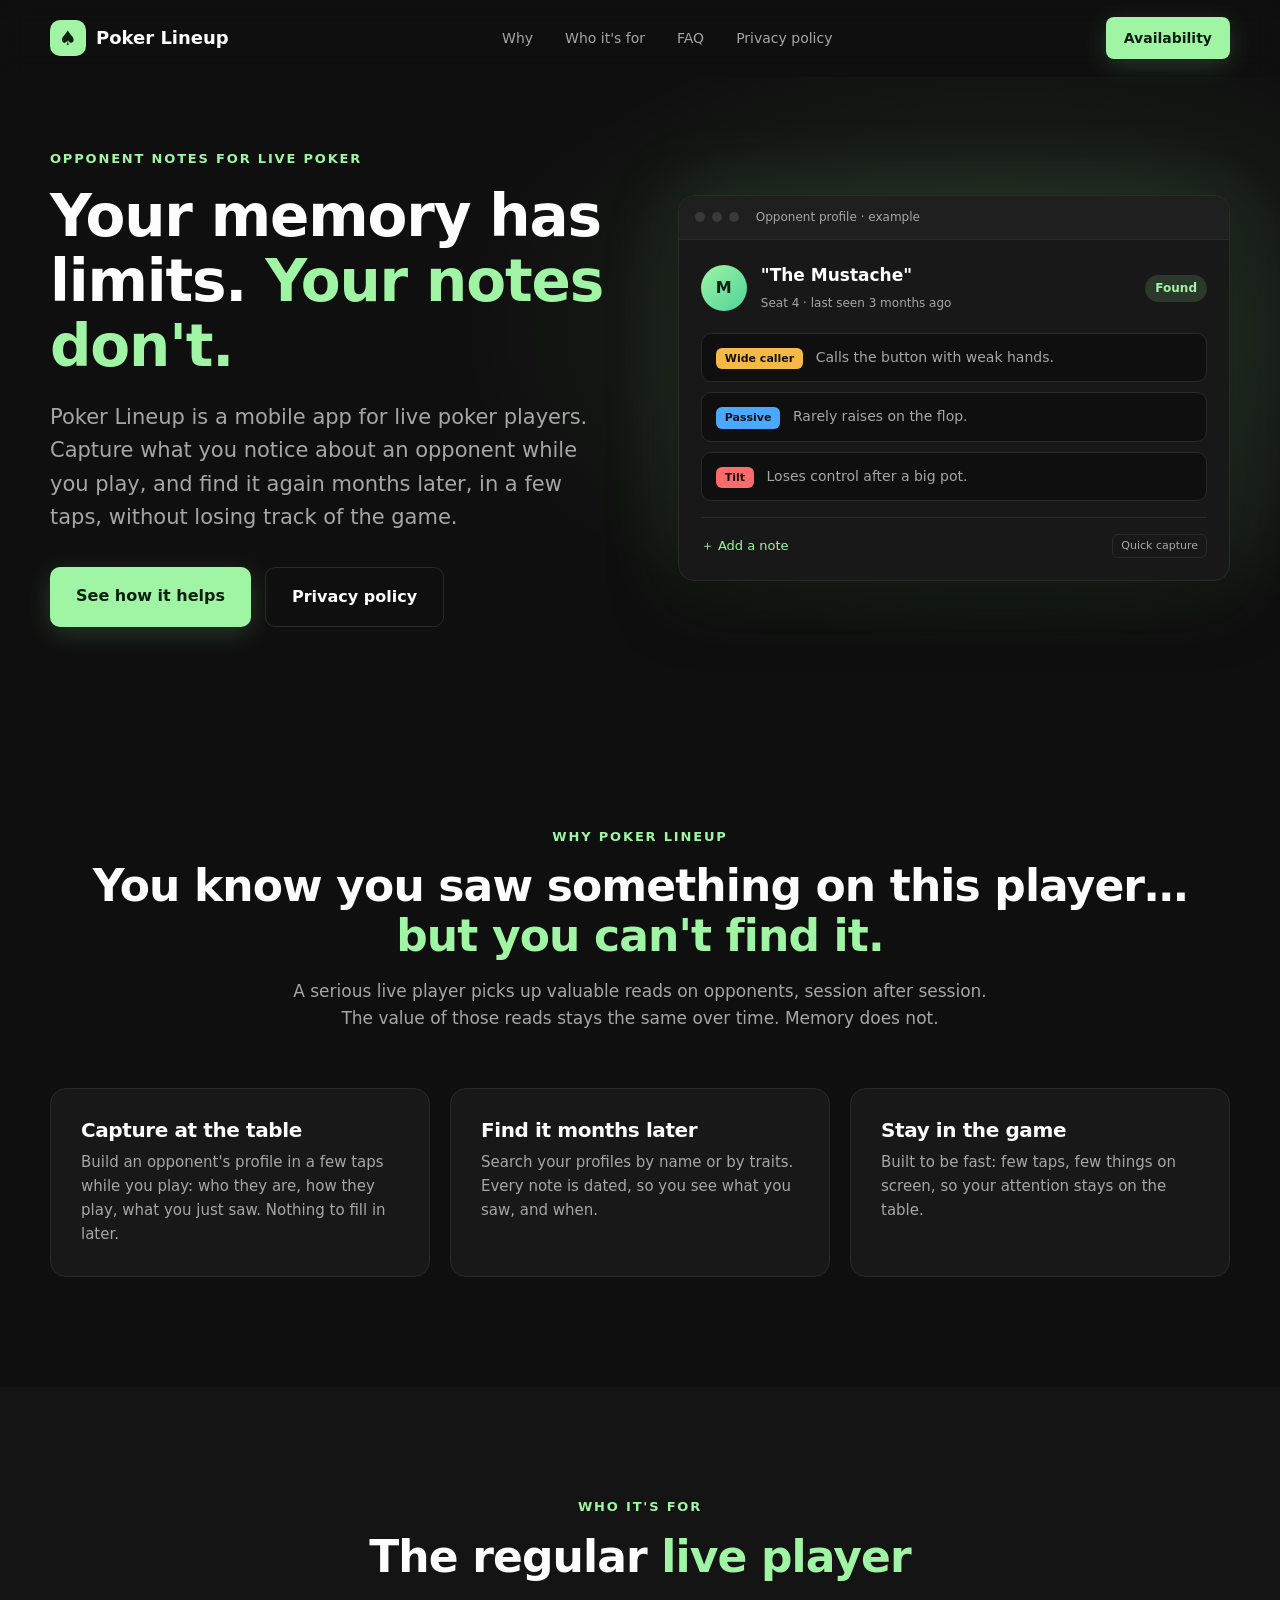
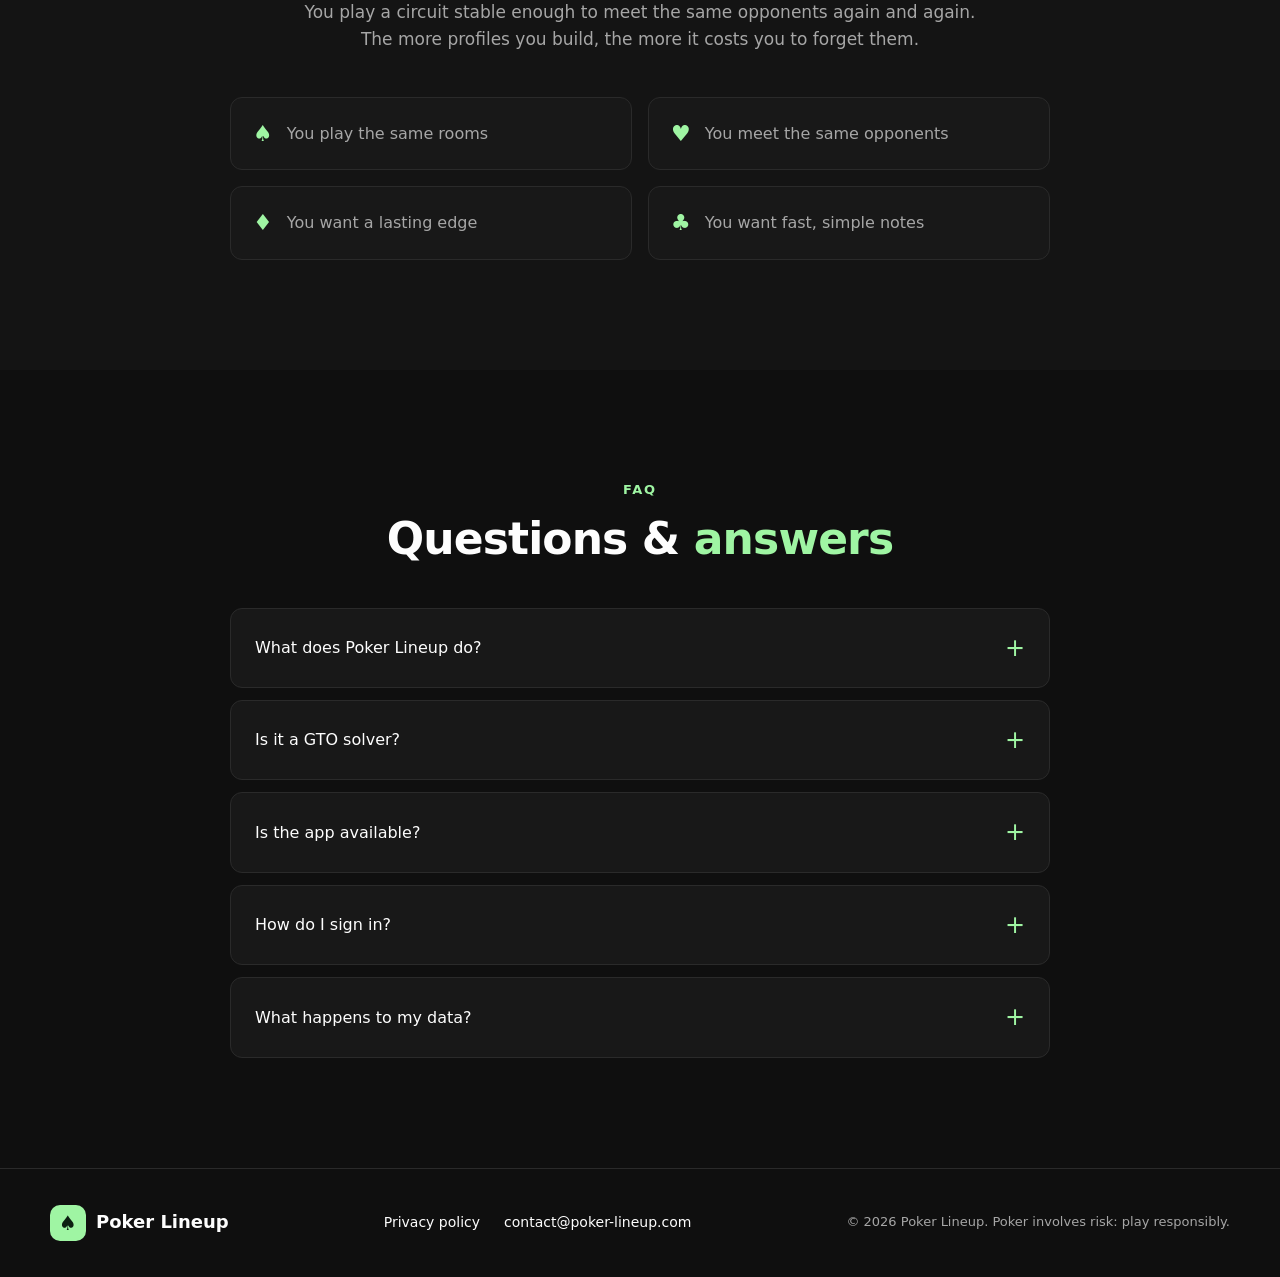
==== index.html @ b3716375 "Page d'accueil Poker Lineup (anglais) Co-Authored-By: Claude Sonnet 5.5 <noreply@anthropic.com>" ====
<!doctype html>
<html lang="en">
<head>
  <meta charset="utf-8">
  <meta name="viewport" content="width=device-width, initial-scale=1">
  <title>Poker Lineup – Opponent notes for live poker players</title>
  <meta name="description" content="Poker Lineup is a mobile app for live poker players. Capture what you learn about your opponents at the table, and find it again months later.">
  <link rel="icon" href="favicon.svg" type="image/svg+xml">
  <link rel="stylesheet" href="style.css">
</head>
<body>

<header class="nav">
  <div class="container nav__inner">
    <a href="#top" class="logo" aria-label="Poker Lineup, home">
      <span class="logo__mark" aria-hidden="true">♠</span>
      <span>Poker Lineup</span>
    </a>
    <nav class="nav__links" aria-label="Main navigation">
      <a href="#why">Why</a>
      <a href="#who">Who it's for</a>
      <a href="#faq">FAQ</a>
      <a href="https://privacy.poker-lineup.com">Privacy policy</a>
    </nav>
    <a href="#faq" class="btn btn--small">Availability</a>
  </div>
</header>

<main id="top">

  <section class="hero">
    <div class="container hero__inner">
      <div class="hero__text">
        <p class="eyebrow">Opponent notes for live poker</p>
        <h1>Your memory has limits. <span class="accent">Your notes don't.</span></h1>
        <p class="lead">Poker Lineup is a mobile app for live poker players. Capture what you notice about an opponent while you play, and find it again months later, in a few taps, without losing track of the game.</p>
        <div class="hero__actions">
          <a href="#why" class="btn">See how it helps</a>
          <a href="https://privacy.poker-lineup.com" class="btn btn--ghost">Privacy policy</a>
        </div>
      </div>

      <div class="hero__visual" aria-hidden="true">
        <div class="mock">
          <div class="mock__bar"><i></i><i></i><i></i><span>Opponent profile · example</span></div>
          <div class="mock__body">
            <div class="mock__head">
              <div class="avatar">M</div>
              <div>
                <strong>"The Mustache"</strong>
                <small>Seat 4 · last seen 3 months ago</small>
              </div>
              <span class="pill pill--green">Found</span>
            </div>
            <ul class="notes">
              <li><span class="tag tag--amber">Wide caller</span> Calls the button with weak hands.</li>
              <li><span class="tag tag--blue">Passive</span> Rarely raises on the flop.</li>
              <li><span class="tag tag--red">Tilt</span> Loses control after a big pot.</li>
            </ul>
            <div class="mock__foot">
              <span>＋ Add a note</span>
              <kbd>Quick capture</kbd>
            </div>
          </div>
        </div>
      </div>
    </div>
  </section>

  <section id="why" class="section">
    <div class="container">
      <p class="eyebrow center">Why Poker Lineup</p>
      <h2 class="center">You know you saw something on this player… <span class="accent">but you can't find it.</span></h2>
      <p class="sub center">A serious live player picks up valuable reads on opponents, session after session. The value of those reads stays the same over time. Memory does not.</p>

      <div class="cards cards--3">
        <article class="card">
          <h3>Capture at the table</h3>
          <p>Build an opponent's profile in a few taps while you play: who they are, how they play, what you just saw. Nothing to fill in later.</p>
        </article>
        <article class="card">
          <h3>Find it months later</h3>
          <p>Search your profiles by name or by traits. Every note is dated, so you see what you saw, and when.</p>
        </article>
        <article class="card">
          <h3>Stay in the game</h3>
          <p>Built to be fast: few taps, few things on screen, so your attention stays on the table.</p>
        </article>
      </div>
    </div>
  </section>

  <section id="who" class="section section--alt">
    <div class="container narrow">
      <p class="eyebrow center">Who it's for</p>
      <h2 class="center">The regular <span class="accent">live player</span></h2>
      <p class="sub center">You play a circuit stable enough to meet the same opponents again and again. The more profiles you build, the more it costs you to forget them.</p>
      <div class="persona">
        <div class="persona__item"><span>♠</span> You play the same rooms</div>
        <div class="persona__item"><span>♥</span> You meet the same opponents</div>
        <div class="persona__item"><span>♦</span> You want a lasting edge</div>
        <div class="persona__item"><span>♣</span> You want fast, simple notes</div>
      </div>
    </div>
  </section>

  <section id="faq" class="section">
    <div class="container narrow">
      <p class="eyebrow center">FAQ</p>
      <h2 class="center">Questions &amp; <span class="accent">answers</span></h2>
      <div class="faq">
        <details>
          <summary>What does Poker Lineup do?</summary>
          <p>It lets you create opponent profiles, record dated reads on how they play, and find them again later, on your phone and even without a connection.</p>
        </details>
        <details>
          <summary>Is it a GTO solver?</summary>
          <p>No. Poker Lineup does not compute theoretical strategy. It keeps what you actually observed about specific players.</p>
        </details>
        <details>
          <summary>Is the app available?</summary>
          <p>Poker Lineup is in development and heading to the App Store and Google Play. This page will be updated at launch.</p>
        </details>
        <details>
          <summary>How do I sign in?</summary>
          <p>With Google, with Apple, or with an email address and a password. The app only receives your name and email address from Google or Apple, to create your account.</p>
        </details>
        <details>
          <summary>What happens to my data?</summary>
          <p>Your notes belong to you. We use no advertising and no tracking. You can delete your account and all your data from inside the app. Details are in the <a href="https://privacy.poker-lineup.com">privacy policy</a>.</p>
        </details>
      </div>
    </div>
  </section>

</main>

<footer class="footer">
  <div class="container footer__inner">
    <a href="#top" class="logo"><span class="logo__mark" aria-hidden="true">♠</span><span>Poker Lineup</span></a>
    <nav class="footer__links" aria-label="Legal">
      <a href="https://privacy.poker-lineup.com">Privacy policy</a>
      <a href="mailto:contact@poker-lineup.com">contact@poker-lineup.com</a>
    </nav>
    <p>© <span id="year">2026</span> Poker Lineup. Poker involves risk: play responsibly.</p>
  </div>
</footer>

<script src="script.js"></script>
</body>
</html>
---- style.css ----
/* Poker Lineup – landing page
   Thème sombre, accent vert menthe, police du système. */

:root {
  --bg: #0f0f0f;
  --bg-alt: #141414;
  --surface: #181818;
  --surface-2: #1f1f1f;
  --border: #2a2a2a;
  --text: #fdfdfd;
  --muted: #a6a6a6;
  --accent: #9ff5a3;
  --accent-dark: #0c1f10;
  --accent-glow: rgba(159, 245, 163, 0.18);
  --amber: #f5b946;
  --blue: #4aa8ff;
  --red: #ff6b6b;
  --radius: 16px;
  --shadow: 0 20px 60px rgba(0, 0, 0, 0.5);
}

* { box-sizing: border-box; margin: 0; padding: 0; }
html { scroll-behavior: smooth; scroll-padding-top: 84px; }
body {
  background: var(--bg);
  color: var(--text);
  font-family: system-ui, -apple-system, "Segoe UI", Roboto, Arial, sans-serif;
  font-size: 16px;
  line-height: 1.6;
  -webkit-font-smoothing: antialiased;
}
a { color: inherit; text-decoration: none; }
ul, ol { list-style: none; }

.container { width: min(1180px, 100% - 48px); margin-inline: auto; }
.narrow { width: min(820px, 100% - 48px); }
.center { text-align: center; }
.accent { color: var(--accent); }

.eyebrow {
  color: var(--accent);
  font-size: 13px;
  font-weight: 600;
  letter-spacing: 0.14em;
  text-transform: uppercase;
  margin-bottom: 14px;
}
h1, h2, h3 { line-height: 1.12; font-weight: 600; letter-spacing: -0.02em; }
h1 { font-size: clamp(36px, 5vw, 58px); }
h2 { font-size: clamp(28px, 4vw, 44px); margin-bottom: 18px; }
h3 { font-size: 20px; margin-bottom: 8px; }
.lead { font-size: clamp(17px, 2vw, 21px); color: var(--muted); margin: 22px 0 32px; max-width: 540px; }
.sub { color: var(--muted); font-size: 17px; max-width: 700px; }
.center.sub, .sub.center { margin-inline: auto; }

/* Boutons */
.btn {
  display: inline-block;
  background: var(--accent);
  color: var(--accent-dark);
  font-weight: 600;
  padding: 16px 26px;
  border-radius: 10px;
  box-shadow: 0 6px 24px var(--accent-glow);
  transition: transform .15s ease, box-shadow .15s ease, background .15s ease;
}
.btn:hover { transform: translateY(-2px); box-shadow: 0 10px 32px var(--accent-glow); }
.btn--small { padding: 10px 18px; font-size: 14px; border-radius: 8px; }
.btn--ghost { background: transparent; color: var(--text); border: 1px solid var(--border); box-shadow: none; }
.btn--ghost:hover { border-color: var(--accent); box-shadow: none; }

/* Navigation */
.nav {
  position: sticky; top: 0; z-index: 50;
  background: rgba(15, 15, 15, 0.8);
  backdrop-filter: blur(12px);
  border-bottom: 1px solid transparent;
  transition: border-color .2s ease;
}
.nav.is-scrolled { border-bottom-color: var(--border); }
.nav__inner { display: flex; align-items: center; justify-content: space-between; height: 76px; gap: 24px; }
.nav__links { display: flex; gap: 32px; font-size: 14px; font-weight: 500; color: var(--muted); }
.nav__links a:hover { color: var(--text); }
.logo { display: flex; align-items: center; gap: 10px; font-weight: 600; font-size: 18px; }
.logo__mark {
  display: grid; place-items: center;
  width: 36px; height: 36px; border-radius: 10px;
  background: var(--accent); color: var(--accent-dark); font-size: 20px;
}

/* Héro */
.hero {
  position: relative; overflow: hidden;
  padding: 72px 0 90px;
  background:
    radial-gradient(60% 70% at 78% 40%, rgba(159, 245, 163, 0.12), transparent 70%),
    var(--bg);
}
.hero__inner { display: grid; grid-template-columns: 1.05fr 1fr; gap: 48px; align-items: center; }
.hero__actions { display: flex; flex-wrap: wrap; gap: 14px; }

/* Maquette fiche adversaire */
.mock {
  background: var(--surface);
  border: 1px solid var(--border);
  border-radius: var(--radius);
  box-shadow: var(--shadow), 0 0 80px var(--accent-glow);
  overflow: hidden;
  transform: perspective(1400px) rotateY(-6deg) rotateX(2deg);
}
.mock__bar {
  display: flex; align-items: center; gap: 7px;
  padding: 12px 16px; background: var(--surface-2);
  border-bottom: 1px solid var(--border);
  font-size: 12px; color: var(--muted);
}
.mock__bar i { width: 10px; height: 10px; border-radius: 50%; background: #3a3a3a; }
.mock__bar span { margin-left: 10px; }
.mock__body { padding: 22px; }
.mock__head { display: flex; align-items: center; gap: 14px; margin-bottom: 18px; }
.mock__head strong { display: block; font-size: 17px; }
.mock__head small { color: var(--muted); font-size: 12px; }
.mock__head .pill { margin-left: auto; }
.avatar {
  width: 46px; height: 46px; border-radius: 50%;
  display: grid; place-items: center; font-weight: 700;
  background: linear-gradient(135deg, var(--accent), #4dd39a); color: var(--accent-dark);
}
.pill { font-size: 12px; font-weight: 600; padding: 4px 10px; border-radius: 999px; }
.pill--green { background: rgba(159, 245, 163, .14); color: var(--accent); }
.notes { display: grid; gap: 10px; }
.notes li {
  background: var(--bg); border: 1px solid var(--border);
  border-radius: 10px; padding: 12px 14px; font-size: 14px; color: var(--muted);
}
.tag {
  display: inline-block; font-size: 11px; font-weight: 600;
  padding: 2px 9px; border-radius: 6px; margin-right: 8px; color: #111;
}
.tag--amber { background: var(--amber); }
.tag--blue { background: var(--blue); }
.tag--red { background: var(--red); }
.mock__foot {
  display: flex; align-items: center; justify-content: space-between;
  margin-top: 16px; padding-top: 16px; border-top: 1px solid var(--border);
  font-size: 13px; color: var(--accent); font-weight: 500;
}
kbd {
  font-family: inherit; font-size: 11px; color: var(--muted);
  border: 1px solid var(--border); border-radius: 6px; padding: 2px 8px;
}

/* Sections */
.section { padding: 110px 0; }
.section--alt { background: var(--bg-alt); }

.cards { display: grid; gap: 20px; margin-top: 56px; }
.cards--3 { grid-template-columns: repeat(3, 1fr); }
.card {
  background: var(--surface); border: 1px solid var(--border);
  border-radius: var(--radius); padding: 30px;
  transition: border-color .2s ease, transform .2s ease;
}
.card:hover { border-color: rgba(159, 245, 163, .5); transform: translateY(-4px); }
.card p { color: var(--muted); font-size: 15px; }

/* Persona */
.persona { display: grid; grid-template-columns: repeat(2, 1fr); gap: 16px; margin-top: 44px; }
.persona__item {
  display: flex; align-items: center; gap: 14px;
  background: var(--surface); border: 1px solid var(--border);
  border-radius: 12px; padding: 18px 22px; color: var(--muted);
}
.persona__item span { color: var(--accent); font-size: 22px; }

/* FAQ */
.faq { margin-top: 44px; display: grid; gap: 12px; }
.faq details { background: var(--surface); border: 1px solid var(--border); border-radius: 12px; padding: 0 24px; }
.faq details[open] { border-color: rgba(159,245,163,.4); }
.faq summary {
  cursor: pointer; list-style: none; padding: 20px 0; font-weight: 500;
  display: flex; justify-content: space-between; align-items: center; gap: 16px;
}
.faq summary::-webkit-details-marker { display: none; }
.faq summary::after { content: "+"; color: var(--accent); font-size: 24px; transition: transform .2s ease; }
.faq details[open] summary::after { transform: rotate(45deg); }
.faq p { color: var(--muted); padding-bottom: 22px; font-size: 15px; }

/* Pied de page */
.footer { border-top: 1px solid var(--border); padding: 36px 0; }
.footer__inner { display: flex; align-items: center; justify-content: space-between; gap: 24px; flex-wrap: wrap; }
.footer__links { display: flex; flex-wrap: wrap; gap: 8px 24px; font-size: 14px; }
.footer__links a:hover, .faq a { color: var(--accent); }
.footer p { color: var(--muted); font-size: 13px; }

/* Apparition au défilement */
.reveal { opacity: 0; transform: translateY(24px); transition: opacity .6s ease, transform .6s ease; }
.reveal.is-visible { opacity: 1; transform: none; }

/* Mobile */
@media (max-width: 960px) {
  .nav__links { display: none; }
  .hero__inner { grid-template-columns: 1fr; }
  .hero { padding: 48px 0 64px; }
  .mock { transform: none; }
  .cards--3 { grid-template-columns: 1fr; }
  .section { padding: 72px 0; }
  .persona { grid-template-columns: 1fr; }
}

@media (prefers-reduced-motion: reduce) {
  html { scroll-behavior: auto; }
  .reveal { opacity: 1; transform: none; transition: none; }
  .btn, .card { transition: none; }
}
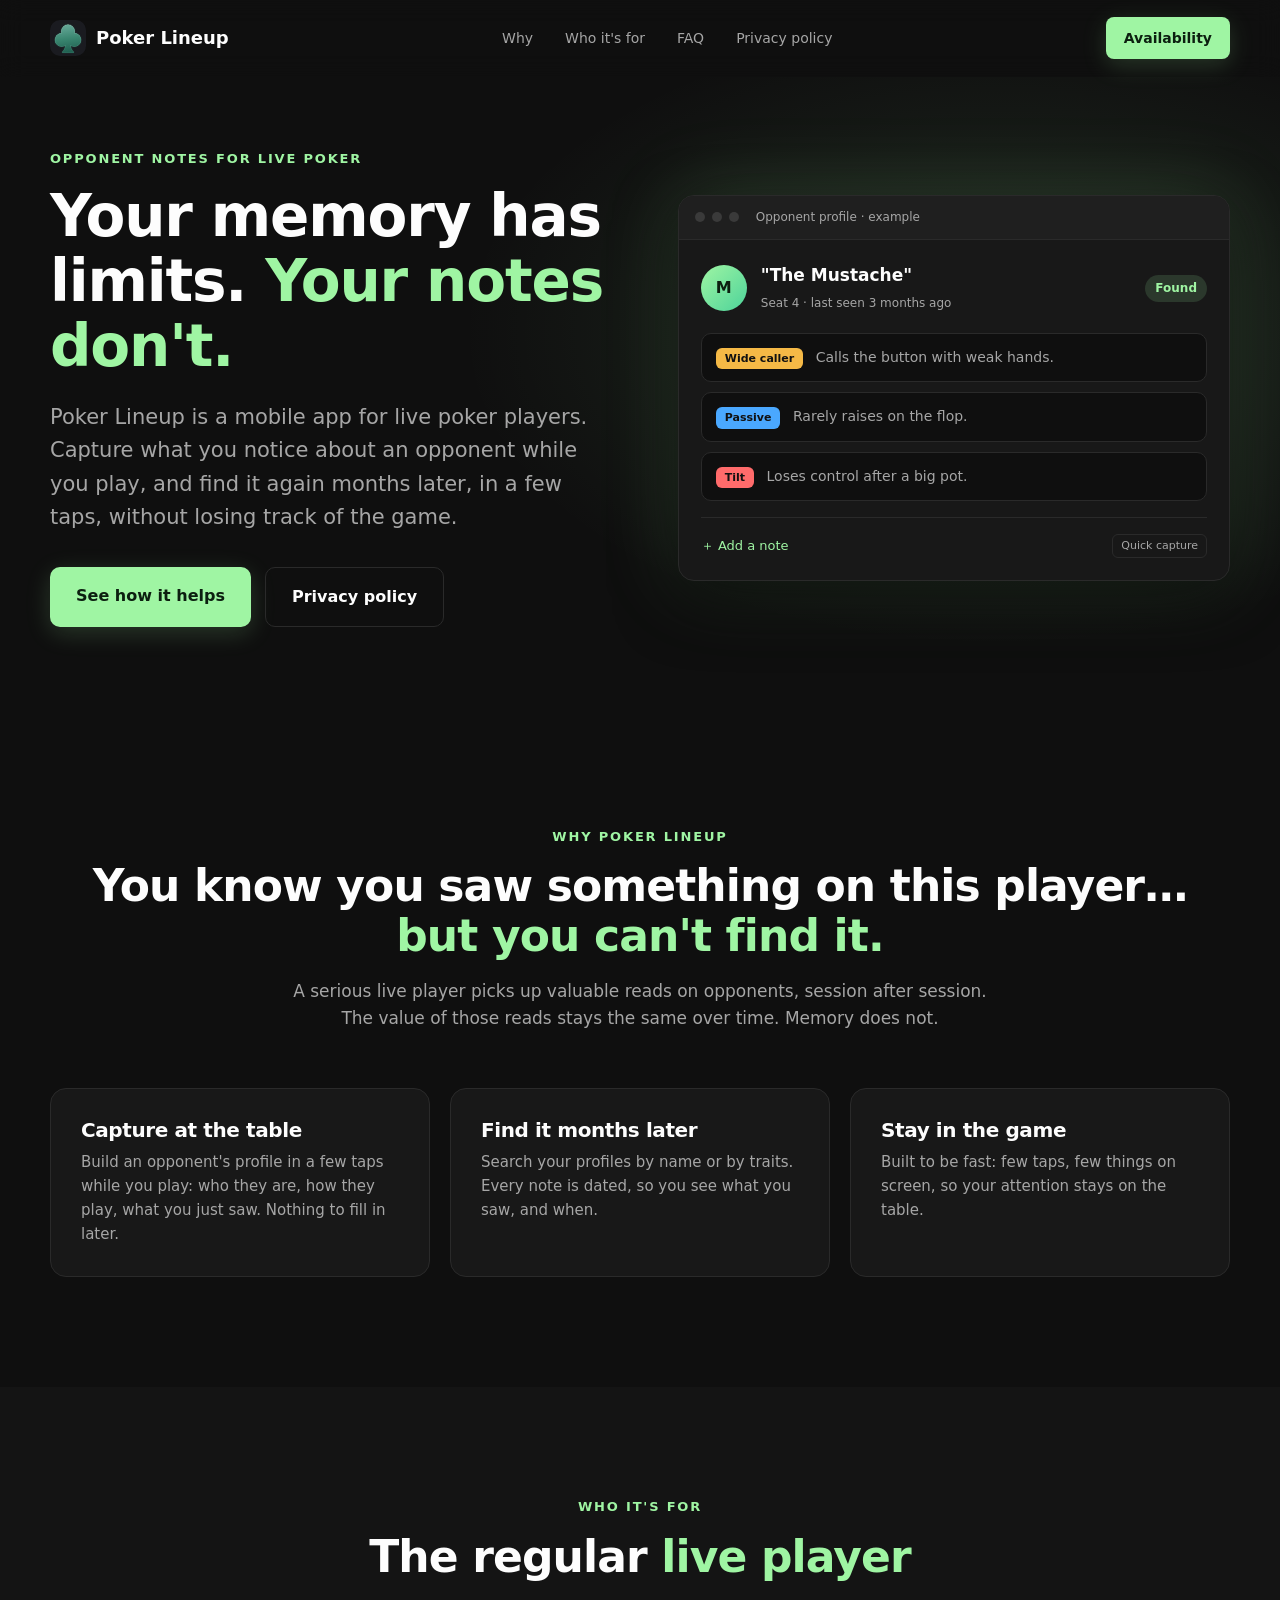
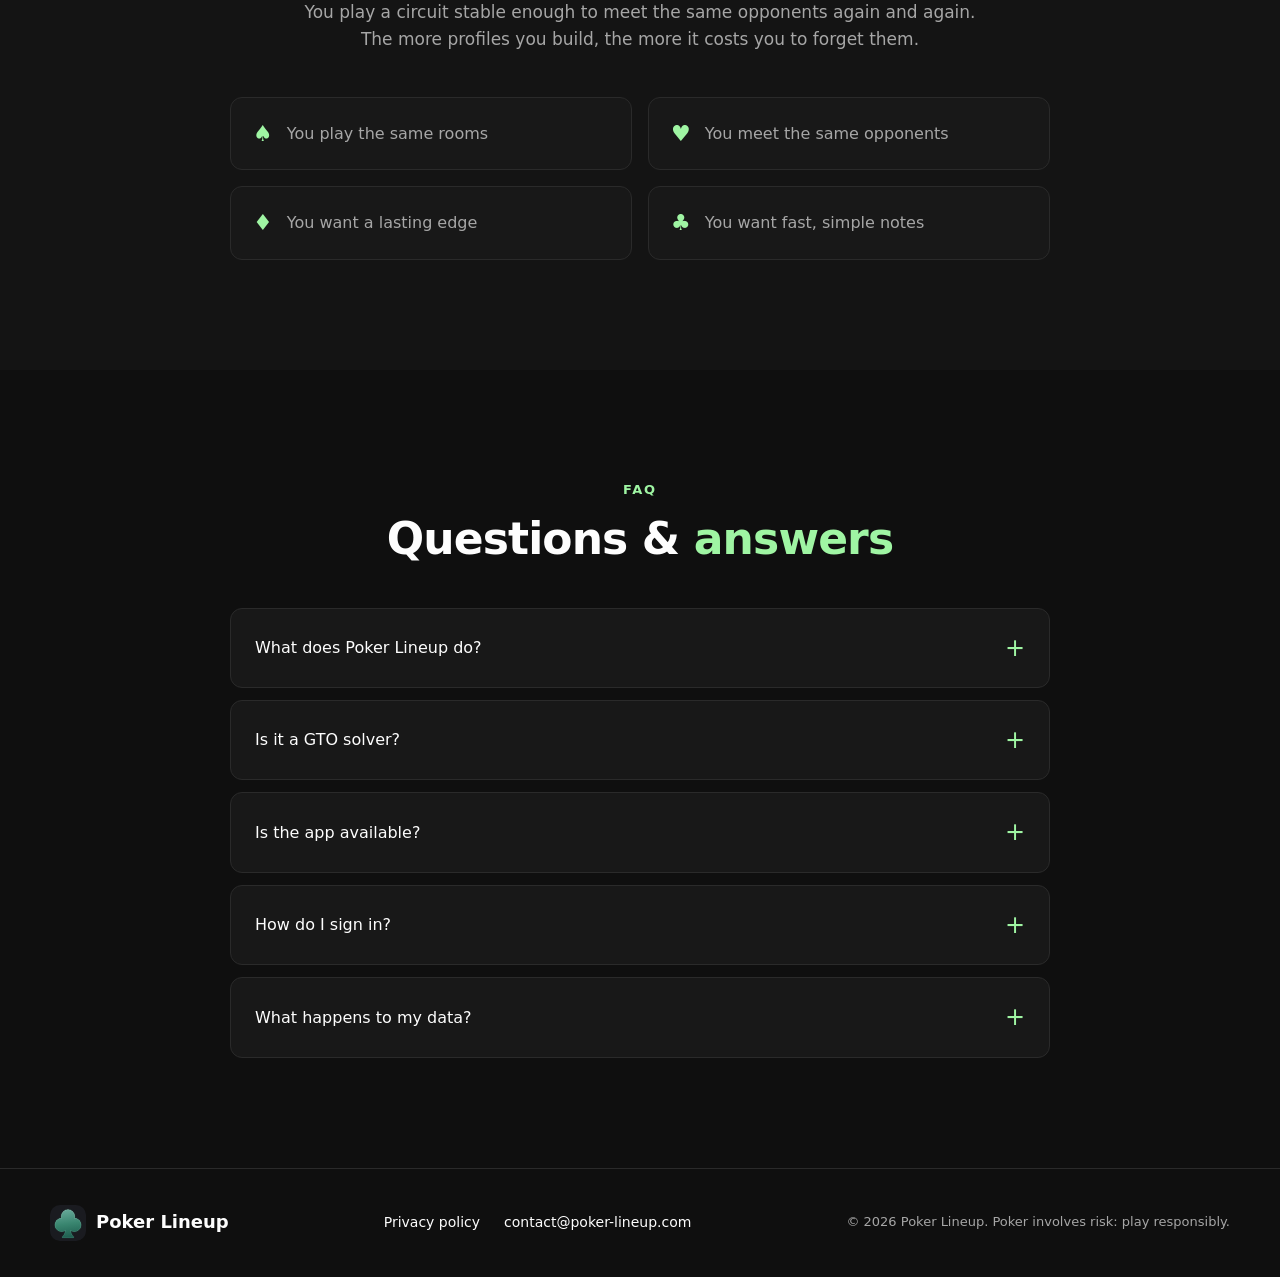
==== commit 1893833a: "Logo : trèfle seul (source assets/source/clover.svg) dans l'en-tête, le pied de page et le favicon C" ====
--- a/index.html
+++ b/index.html
@@ -5,7 +5,7 @@
   <meta name="viewport" content="width=device-width, initial-scale=1">
   <title>Poker Lineup – Opponent notes for live poker players</title>
   <meta name="description" content="Poker Lineup is a mobile app for live poker players. Capture what you learn about your opponents at the table, and find it again months later.">
-  <link rel="icon" href="favicon.svg" type="image/svg+xml">
+  <link rel="icon" href="logo.svg" type="image/svg+xml">
   <link rel="stylesheet" href="style.css">
 </head>
 <body>
@@ -13,7 +13,7 @@
 <header class="nav">
   <div class="container nav__inner">
     <a href="#top" class="logo" aria-label="Poker Lineup, home">
-      <span class="logo__mark" aria-hidden="true">♠</span>
+      <img class="logo__mark" src="logo.svg" alt="" width="36" height="36">
       <span>Poker Lineup</span>
     </a>
     <nav class="nav__links" aria-label="Main navigation">
@@ -137,7 +137,7 @@
 
 <footer class="footer">
   <div class="container footer__inner">
-    <a href="#top" class="logo"><span class="logo__mark" aria-hidden="true">♠</span><span>Poker Lineup</span></a>
+    <a href="#top" class="logo"><img class="logo__mark" src="logo.svg" alt="" width="36" height="36"><span>Poker Lineup</span></a>
     <nav class="footer__links" aria-label="Legal">
       <a href="https://privacy.poker-lineup.com">Privacy policy</a>
       <a href="mailto:contact@poker-lineup.com">contact@poker-lineup.com</a>
--- a/style.css
+++ b/style.css
@@ -82,11 +82,7 @@
 .nav__links { display: flex; gap: 32px; font-size: 14px; font-weight: 500; color: var(--muted); }
 .nav__links a:hover { color: var(--text); }
 .logo { display: flex; align-items: center; gap: 10px; font-weight: 600; font-size: 18px; }
-.logo__mark {
-  display: grid; place-items: center;
-  width: 36px; height: 36px; border-radius: 10px;
-  background: var(--accent); color: var(--accent-dark); font-size: 20px;
-}
+.logo__mark { width: 36px; height: 36px; border-radius: 10px; }
 
 /* Héro */
 .hero {
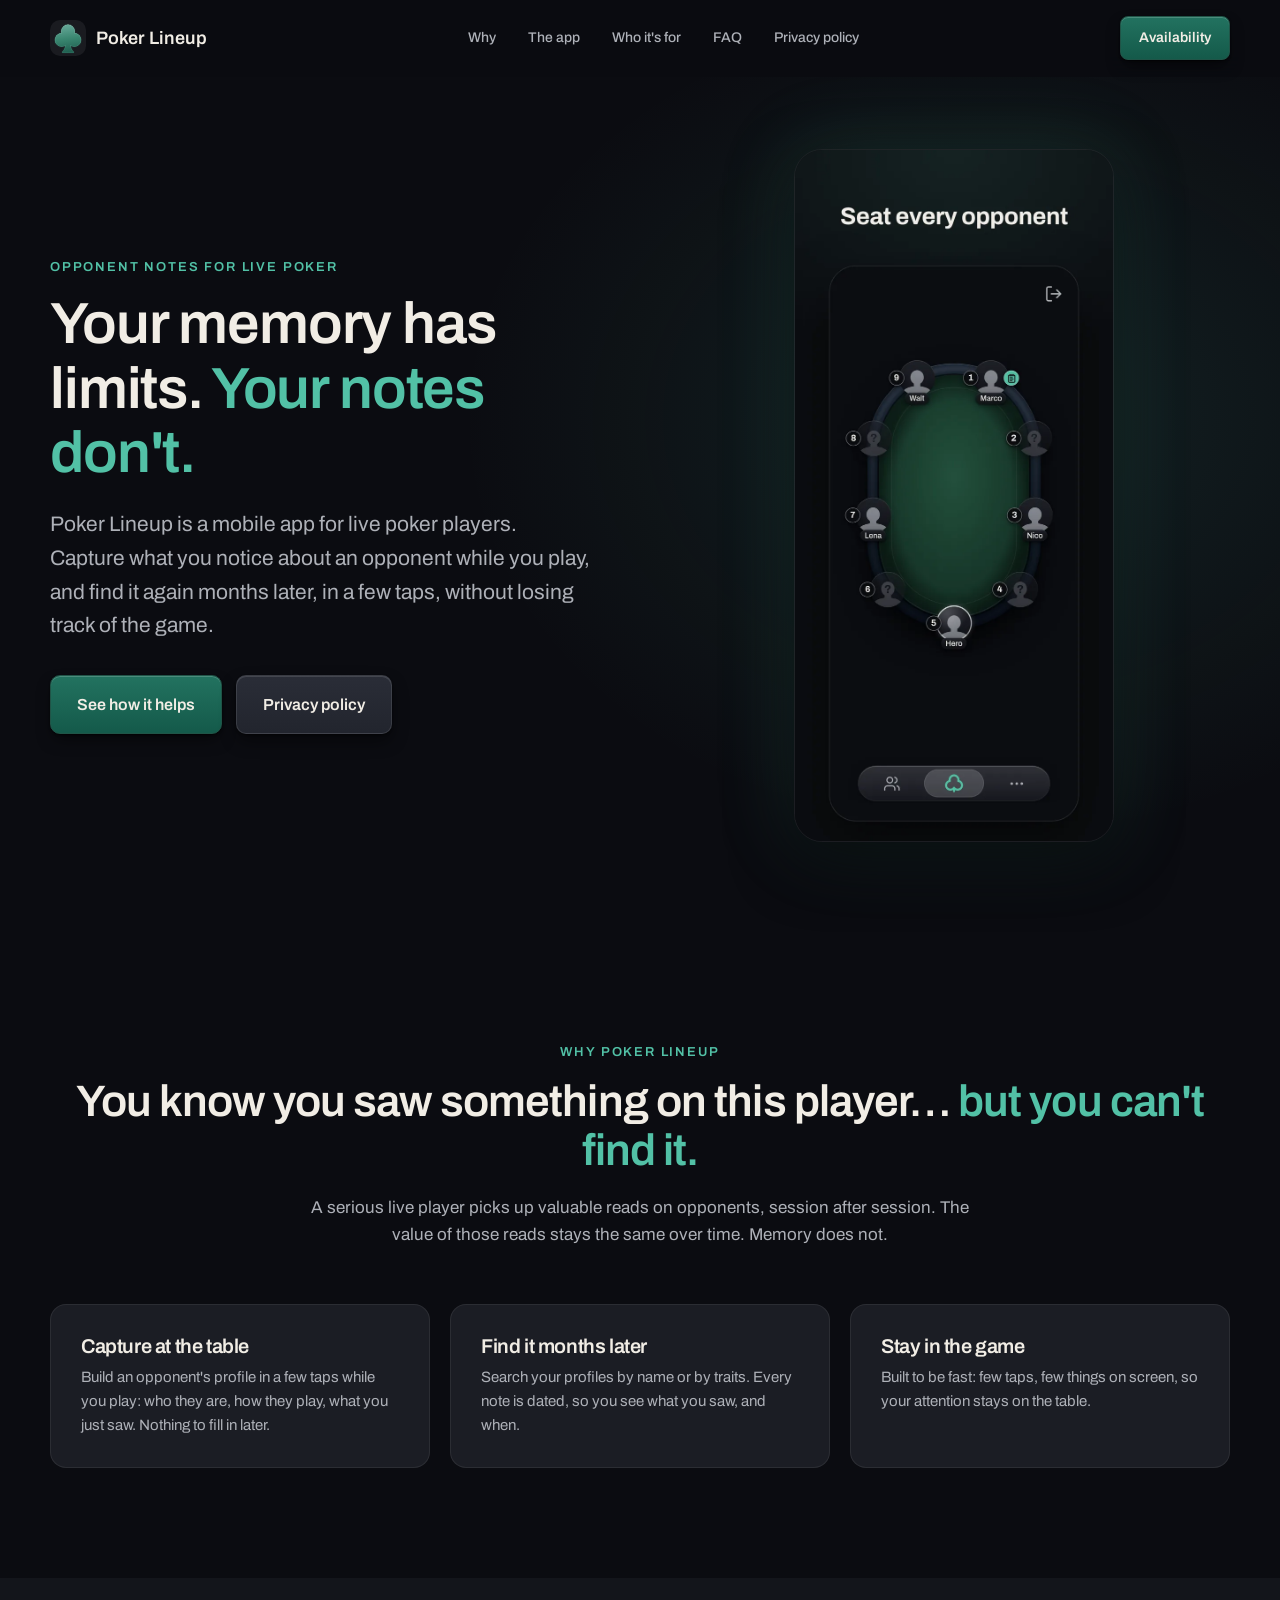
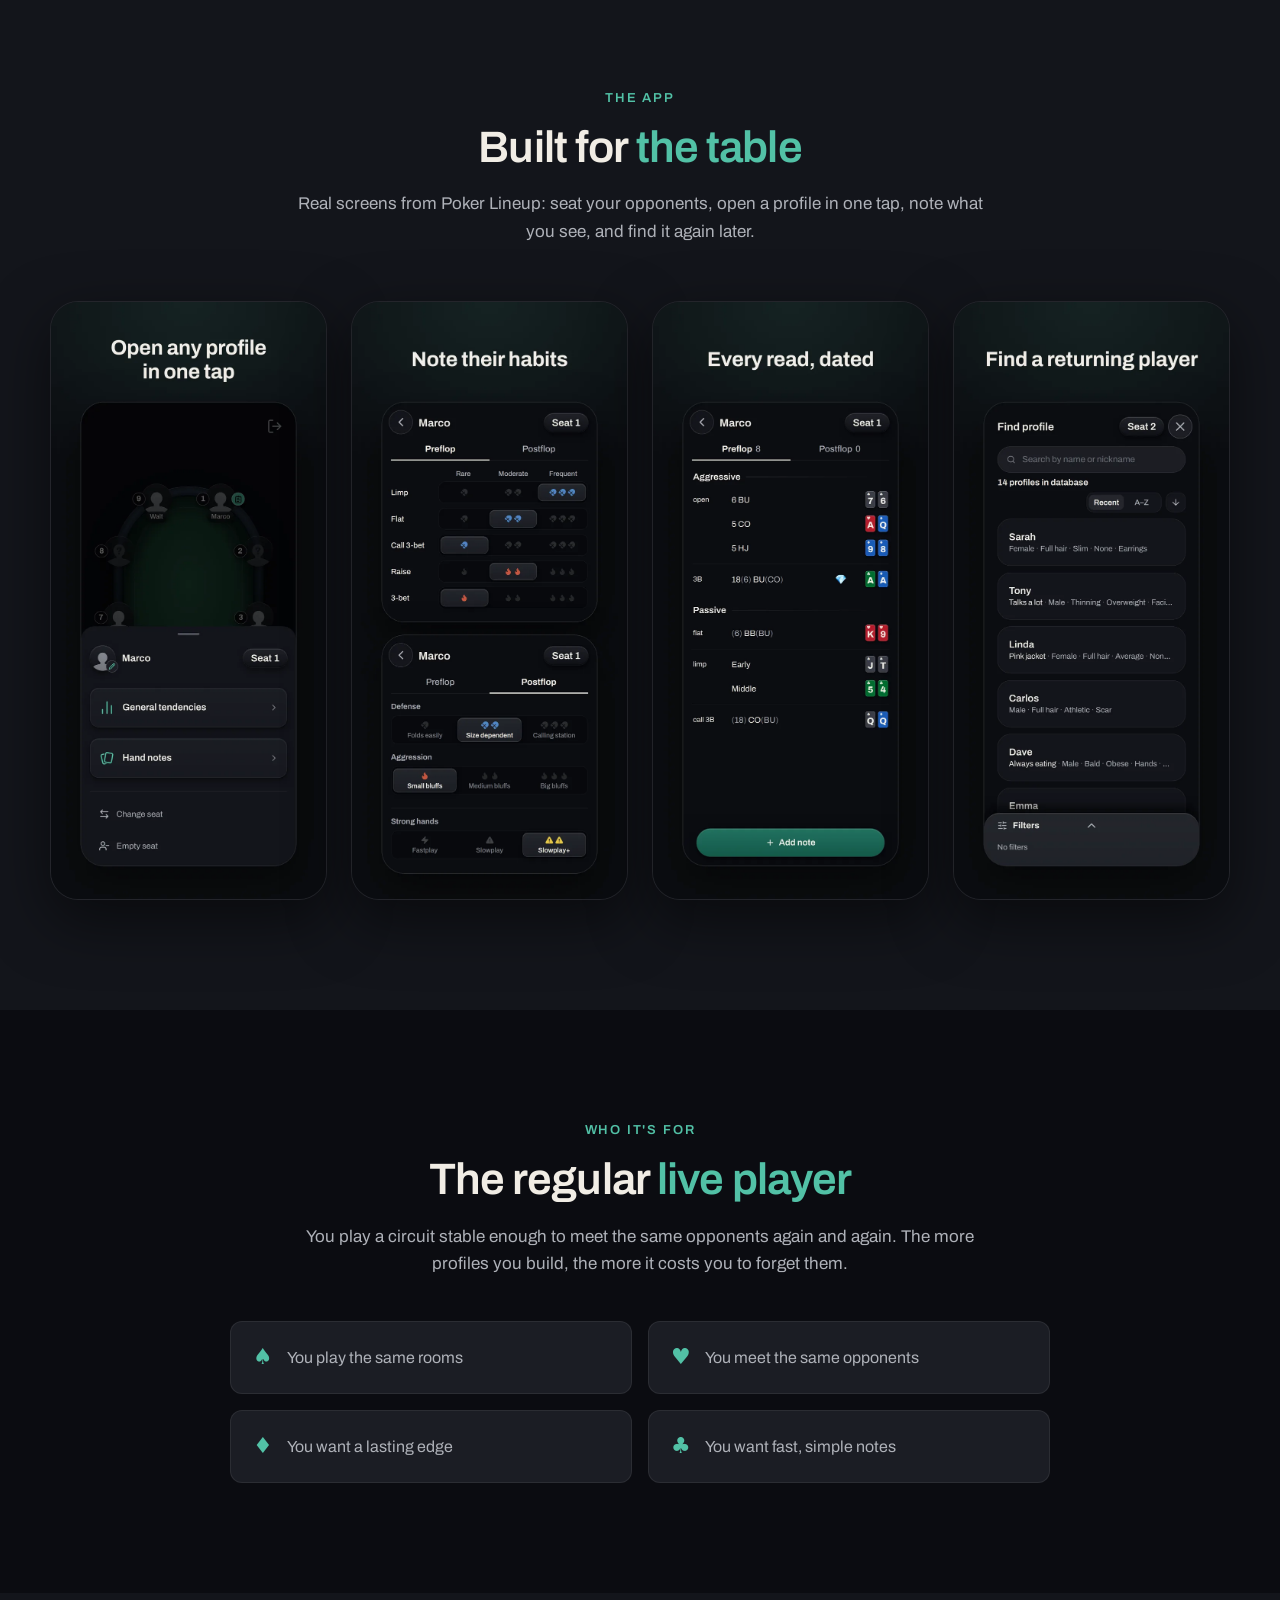
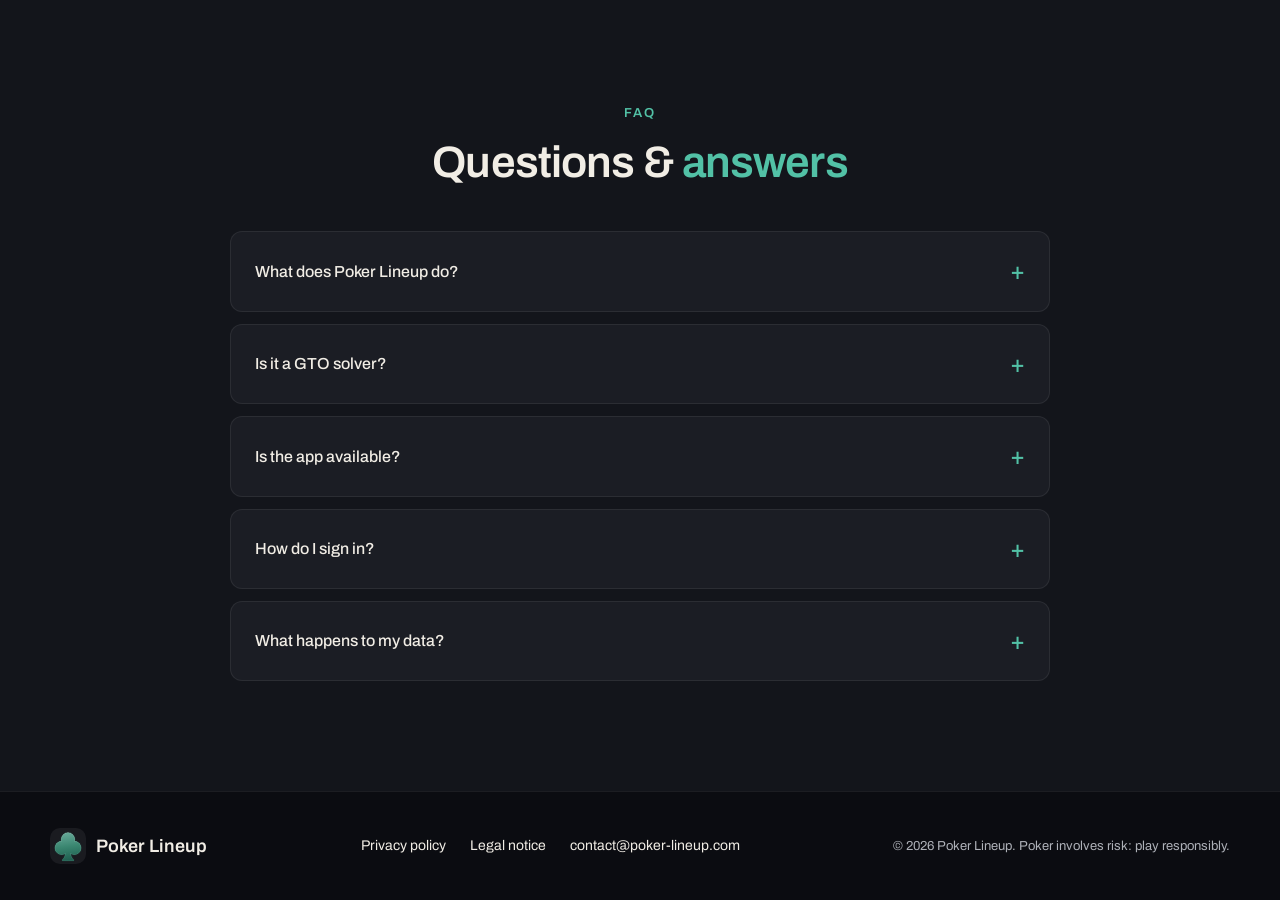
==== commit a8f0a11b: "Page d'accueil : vraies captures de l'app, page Legal notice Co-Authored-By: Claude Sonnet 5.5 <nore" ====
--- a/index.html
+++ b/index.html
@@ -18,6 +18,7 @@
     </a>
     <nav class="nav__links" aria-label="Main navigation">
       <a href="#why">Why</a>
+      <a href="#app">The app</a>
       <a href="#who">Who it's for</a>
       <a href="#faq">FAQ</a>
       <a href="https://privacy.poker-lineup.com">Privacy policy</a>
@@ -40,29 +41,8 @@
         </div>
       </div>
 
-      <div class="hero__visual" aria-hidden="true">
-        <div class="mock">
-          <div class="mock__bar"><i></i><i></i><i></i><span>Opponent profile · example</span></div>
-          <div class="mock__body">
-            <div class="mock__head">
-              <div class="avatar">M</div>
-              <div>
-                <strong>"The Mustache"</strong>
-                <small>Seat 4 · last seen 3 months ago</small>
-              </div>
-              <span class="pill pill--green">Found</span>
-            </div>
-            <ul class="notes">
-              <li><span class="tag tag--amber">Wide caller</span> Calls the button with weak hands.</li>
-              <li><span class="tag tag--blue">Passive</span> Rarely raises on the flop.</li>
-              <li><span class="tag tag--red">Tilt</span> Loses control after a big pot.</li>
-            </ul>
-            <div class="mock__foot">
-              <span>＋ Add a note</span>
-              <kbd>Quick capture</kbd>
-            </div>
-          </div>
-        </div>
+      <div class="hero__visual">
+        <img class="shot shot--hero" src="screens/table.webp" width="720" height="1565" alt="Poker Lineup app: a nine-seat poker table, with profiled opponents named and a notes badge on one seat. Caption: Seat every opponent.">
       </div>
     </div>
   </section>
@@ -90,7 +70,21 @@
     </div>
   </section>
 
-  <section id="who" class="section section--alt">
+  <section id="app" class="section section--alt">
+    <div class="container">
+      <p class="eyebrow center">The app</p>
+      <h2 class="center">Built for <span class="accent">the table</span></h2>
+      <p class="sub center">Real screens from Poker Lineup: seat your opponents, open a profile in one tap, note what you see, and find it again later.</p>
+      <div class="gallery">
+        <img class="shot" src="screens/profile.webp" width="720" height="1565" loading="lazy" alt="Seat sheet for the player Marco in seat 1, with two rows: General tendencies and Hand notes. Caption: Open any profile in one tap.">
+        <img class="shot" src="screens/habits.webp" width="720" height="1565" loading="lazy" alt="General tendencies screens, Preflop and Postflop, with Rare, Moderate and Frequent ratings. Caption: Note their habits.">
+        <img class="shot" src="screens/reads.webp" width="720" height="1565" loading="lazy" alt="Preflop reads for Marco, grouped as Aggressive and Passive, each with the hole cards shown. Caption: Every read, dated.">
+        <img class="shot" src="screens/search.webp" width="720" height="1565" loading="lazy" alt="Find profile screen: search by name or nickname, with a list of saved profiles and their traits. Caption: Find a returning player.">
+      </div>
+    </div>
+  </section>
+
+  <section id="who" class="section">
     <div class="container narrow">
       <p class="eyebrow center">Who it's for</p>
       <h2 class="center">The regular <span class="accent">live player</span></h2>
@@ -104,7 +98,7 @@
     </div>
   </section>
 
-  <section id="faq" class="section">
+  <section id="faq" class="section section--alt">
     <div class="container narrow">
       <p class="eyebrow center">FAQ</p>
       <h2 class="center">Questions &amp; <span class="accent">answers</span></h2>
@@ -140,6 +134,7 @@
     <a href="#top" class="logo"><img class="logo__mark" src="logo.svg" alt="" width="36" height="36"><span>Poker Lineup</span></a>
     <nav class="footer__links" aria-label="Legal">
       <a href="https://privacy.poker-lineup.com">Privacy policy</a>
+      <a href="legal-notice.html">Legal notice</a>
       <a href="mailto:contact@poker-lineup.com">contact@poker-lineup.com</a>
     </nav>
     <p>© <span id="year">2026</span> Poker Lineup. Poker involves risk: play responsibly.</p>
--- a/style.css
+++ b/style.css
@@ -1,21 +1,38 @@
 /* Poker Lineup – landing page
-   Thème sombre, accent vert menthe, police du système. */
+   Valeurs copiées de l'app (src/styles.css) : jade = seul accent, fond sombre bleuté, texte crème, police Archivo.
+   Une page web ne lit pas les variables de l'app : si un jeton change là-bas, le changer ici. */
+
+/* Polices embarquées (aucun appel à Google) ; Archivo est variable (400-800). */
+@font-face {
+  font-family: "Archivo"; font-style: normal; font-weight: 400 800; font-display: swap;
+  src: url("fonts/archivo-latin-ext.woff2") format("woff2");
+  unicode-range: U+0100-02BA, U+02BD-02C5, U+02C7-02CC, U+02CE-02D7, U+02DD-02FF, U+0304, U+0308, U+0329, U+1D00-1DBF, U+1E00-1E9F, U+1EF2-1EFF, U+2020, U+20A0-20AB, U+20AD-20C4, U+2113, U+2C60-2C7F, U+A720-A7FF;
+}
+@font-face {
+  font-family: "Archivo"; font-style: normal; font-weight: 400 800; font-display: swap;
+  src: url("fonts/archivo-latin.woff2") format("woff2");
+  unicode-range: U+0000-00FF, U+0131, U+0152-0153, U+02BB-02BC, U+02C6, U+02DA, U+02DC, U+0304, U+0308, U+0329, U+2000-206F, U+20AC, U+2122, U+2191, U+2193, U+2212, U+2215, U+FEFF, U+FFFD;
+}
 
 :root {
-  --bg: #0f0f0f;
-  --bg-alt: #141414;
-  --surface: #181818;
-  --surface-2: #1f1f1f;
-  --border: #2a2a2a;
-  --text: #fdfdfd;
-  --muted: #a6a6a6;
-  --accent: #9ff5a3;
-  --accent-dark: #0c1f10;
-  --accent-glow: rgba(159, 245, 163, 0.18);
-  --amber: #f5b946;
-  --blue: #4aa8ff;
-  --red: #ff6b6b;
-  --radius: 16px;
+  --bg: oklch(0.156 0.011 270);              /* --background #0c0d11 */
+  --bg-alt: oklch(0.196 0.012 270);          /* --surface #15161d */
+  --surface: oklch(0.232 0.013 270);         /* --surface-raised #1c1e27 */
+  --surface-2: oklch(0.270 0.013 270);       /* --surface-raised-2 #23262f */
+  --border: oklch(1 0 0 / 7%);               /* --border */
+  --text: oklch(0.948 0.012 85);             /* --foreground #f1eee7 */
+  --muted: oklch(0.760 0.010 270);           /* --text-secondary #b3b5be */
+  --accent: oklch(0.740 0.110 174);          /* --jade #52c1a5 */
+  --accent-glow: color-mix(in oklch, var(--accent) 18%, transparent);
+  --btn-primary-bg: linear-gradient(to bottom, oklch(0.500 0.082 174), oklch(0.420 0.072 174));
+  --btn-primary-border: color-mix(in oklch, var(--accent) 55%, black);
+  --btn-primary-shadow: inset 0 1px 0 rgba(255,255,255,.18), 0 1px 2px rgba(0,0,0,.6), 0 8px 16px -4px rgba(0,0,0,.55);
+  --btn-secondary-bg: linear-gradient(to bottom, oklch(0.298 0.019 272.1), oklch(0.265 0.017 270.7)); /* --reads-thumb-* */
+  --btn-secondary-border: rgba(255,255,255,.10);
+  --btn-secondary-shadow: inset 0 1px 0 rgba(255,255,255,.12), 0 1px 2px rgba(0,0,0,.55), 0 8px 16px rgba(0,0,0,.4);
+  --seat-top: oklch(0.252 0.014 270);
+  --seat-bottom: oklch(0.178 0.011 270);
+  --radius: 1rem;
   --shadow: 0 20px 60px rgba(0, 0, 0, 0.5);
 }
 
@@ -24,7 +41,7 @@
 body {
   background: var(--bg);
   color: var(--text);
-  font-family: system-ui, -apple-system, "Segoe UI", Roboto, Arial, sans-serif;
+  font-family: "Archivo", ui-sans-serif, system-ui, sans-serif;
   font-size: 16px;
   line-height: 1.6;
   -webkit-font-smoothing: antialiased;
@@ -56,23 +73,23 @@
 /* Boutons */
 .btn {
   display: inline-block;
-  background: var(--accent);
-  color: var(--accent-dark);
+  background: var(--btn-primary-bg);
+  border: 1px solid var(--btn-primary-border);
+  color: var(--text);
   font-weight: 600;
   padding: 16px 26px;
   border-radius: 10px;
-  box-shadow: 0 6px 24px var(--accent-glow);
-  transition: transform .15s ease, box-shadow .15s ease, background .15s ease;
-}
-.btn:hover { transform: translateY(-2px); box-shadow: 0 10px 32px var(--accent-glow); }
+  box-shadow: var(--btn-primary-shadow);
+  transition: transform .15s ease, filter .15s ease;
+}
+.btn:hover { transform: translateY(-2px); filter: brightness(1.1); }
 .btn--small { padding: 10px 18px; font-size: 14px; border-radius: 8px; }
-.btn--ghost { background: transparent; color: var(--text); border: 1px solid var(--border); box-shadow: none; }
-.btn--ghost:hover { border-color: var(--accent); box-shadow: none; }
+.btn--ghost { background: var(--btn-secondary-bg); border-color: var(--btn-secondary-border); box-shadow: var(--btn-secondary-shadow); }
 
 /* Navigation */
 .nav {
   position: sticky; top: 0; z-index: 50;
-  background: rgba(15, 15, 15, 0.8);
+  background: color-mix(in oklch, var(--bg) 80%, transparent);
   backdrop-filter: blur(12px);
   border-bottom: 1px solid transparent;
   transition: border-color .2s ease;
@@ -89,62 +106,21 @@
   position: relative; overflow: hidden;
   padding: 72px 0 90px;
   background:
-    radial-gradient(60% 70% at 78% 40%, rgba(159, 245, 163, 0.12), transparent 70%),
+    radial-gradient(60% 70% at 78% 40%, color-mix(in oklch, var(--accent) 12%, transparent), transparent 70%),
     var(--bg);
 }
 .hero__inner { display: grid; grid-template-columns: 1.05fr 1fr; gap: 48px; align-items: center; }
 .hero__actions { display: flex; flex-wrap: wrap; gap: 14px; }
 
-/* Maquette fiche adversaire */
-.mock {
-  background: var(--surface);
+/* Captures de l'app */
+.hero__visual { display: flex; justify-content: center; }
+.shot {
+  display: block; width: 100%; height: auto; border-radius: 28px;
   border: 1px solid var(--border);
-  border-radius: var(--radius);
-  box-shadow: var(--shadow), 0 0 80px var(--accent-glow);
-  overflow: hidden;
-  transform: perspective(1400px) rotateY(-6deg) rotateX(2deg);
-}
-.mock__bar {
-  display: flex; align-items: center; gap: 7px;
-  padding: 12px 16px; background: var(--surface-2);
-  border-bottom: 1px solid var(--border);
-  font-size: 12px; color: var(--muted);
-}
-.mock__bar i { width: 10px; height: 10px; border-radius: 50%; background: #3a3a3a; }
-.mock__bar span { margin-left: 10px; }
-.mock__body { padding: 22px; }
-.mock__head { display: flex; align-items: center; gap: 14px; margin-bottom: 18px; }
-.mock__head strong { display: block; font-size: 17px; }
-.mock__head small { color: var(--muted); font-size: 12px; }
-.mock__head .pill { margin-left: auto; }
-.avatar {
-  width: 46px; height: 46px; border-radius: 50%;
-  display: grid; place-items: center; font-weight: 700;
-  background: linear-gradient(135deg, var(--accent), #4dd39a); color: var(--accent-dark);
-}
-.pill { font-size: 12px; font-weight: 600; padding: 4px 10px; border-radius: 999px; }
-.pill--green { background: rgba(159, 245, 163, .14); color: var(--accent); }
-.notes { display: grid; gap: 10px; }
-.notes li {
-  background: var(--bg); border: 1px solid var(--border);
-  border-radius: 10px; padding: 12px 14px; font-size: 14px; color: var(--muted);
-}
-.tag {
-  display: inline-block; font-size: 11px; font-weight: 600;
-  padding: 2px 9px; border-radius: 6px; margin-right: 8px; color: #111;
-}
-.tag--amber { background: var(--amber); }
-.tag--blue { background: var(--blue); }
-.tag--red { background: var(--red); }
-.mock__foot {
-  display: flex; align-items: center; justify-content: space-between;
-  margin-top: 16px; padding-top: 16px; border-top: 1px solid var(--border);
-  font-size: 13px; color: var(--accent); font-weight: 500;
-}
-kbd {
-  font-family: inherit; font-size: 11px; color: var(--muted);
-  border: 1px solid var(--border); border-radius: 6px; padding: 2px 8px;
-}
+  box-shadow: var(--shadow);
+}
+.shot--hero { max-width: 320px; box-shadow: var(--shadow), 0 0 80px var(--accent-glow); }
+.gallery { display: grid; grid-template-columns: repeat(4, 1fr); gap: 24px; margin-top: 56px; }
 
 /* Sections */
 .section { padding: 110px 0; }
@@ -157,7 +133,7 @@
   border-radius: var(--radius); padding: 30px;
   transition: border-color .2s ease, transform .2s ease;
 }
-.card:hover { border-color: rgba(159, 245, 163, .5); transform: translateY(-4px); }
+.card:hover { border-color: color-mix(in oklch, var(--accent) 50%, transparent); transform: translateY(-4px); }
 .card p { color: var(--muted); font-size: 15px; }
 
 /* Persona */
@@ -172,7 +148,7 @@
 /* FAQ */
 .faq { margin-top: 44px; display: grid; gap: 12px; }
 .faq details { background: var(--surface); border: 1px solid var(--border); border-radius: 12px; padding: 0 24px; }
-.faq details[open] { border-color: rgba(159,245,163,.4); }
+.faq details[open] { border-color: color-mix(in oklch, var(--accent) 40%, transparent); }
 .faq summary {
   cursor: pointer; list-style: none; padding: 20px 0; font-weight: 500;
   display: flex; justify-content: space-between; align-items: center; gap: 16px;
@@ -198,7 +174,8 @@
   .nav__links { display: none; }
   .hero__inner { grid-template-columns: 1fr; }
   .hero { padding: 48px 0 64px; }
-  .mock { transform: none; }
+  .gallery { grid-template-columns: repeat(2, 1fr); gap: 16px; }
+  .shot--hero { max-width: 260px; }
   .cards--3 { grid-template-columns: 1fr; }
   .section { padding: 72px 0; }
   .persona { grid-template-columns: 1fr; }
@@ -209,3 +186,16 @@
   .reveal { opacity: 1; transform: none; transition: none; }
   .btn, .card { transition: none; }
 }
+
+/* Page « Legal notice » */
+.legal { padding: 64px 0 96px; }
+.legal h1 { font-size: clamp(30px, 4vw, 42px); margin-bottom: 8px; }
+.legal h2 { font-size: 20px; margin: 36px 0 10px; }
+.legal p, .legal li { color: var(--muted); font-size: 16px; margin-bottom: 8px; }
+.legal li { list-style: none; }
+.legal a { color: var(--accent); text-decoration: underline; text-underline-offset: 3px; }
+.legal__draft {
+  background: var(--surface); border: 1px solid var(--border); border-left: 3px solid var(--accent);
+  border-radius: 12px; padding: 16px 20px; margin: 24px 0; color: var(--text); font-size: 15px;
+}
+.todo { color: var(--text); background: var(--surface-2); border-radius: 6px; padding: 1px 8px; }
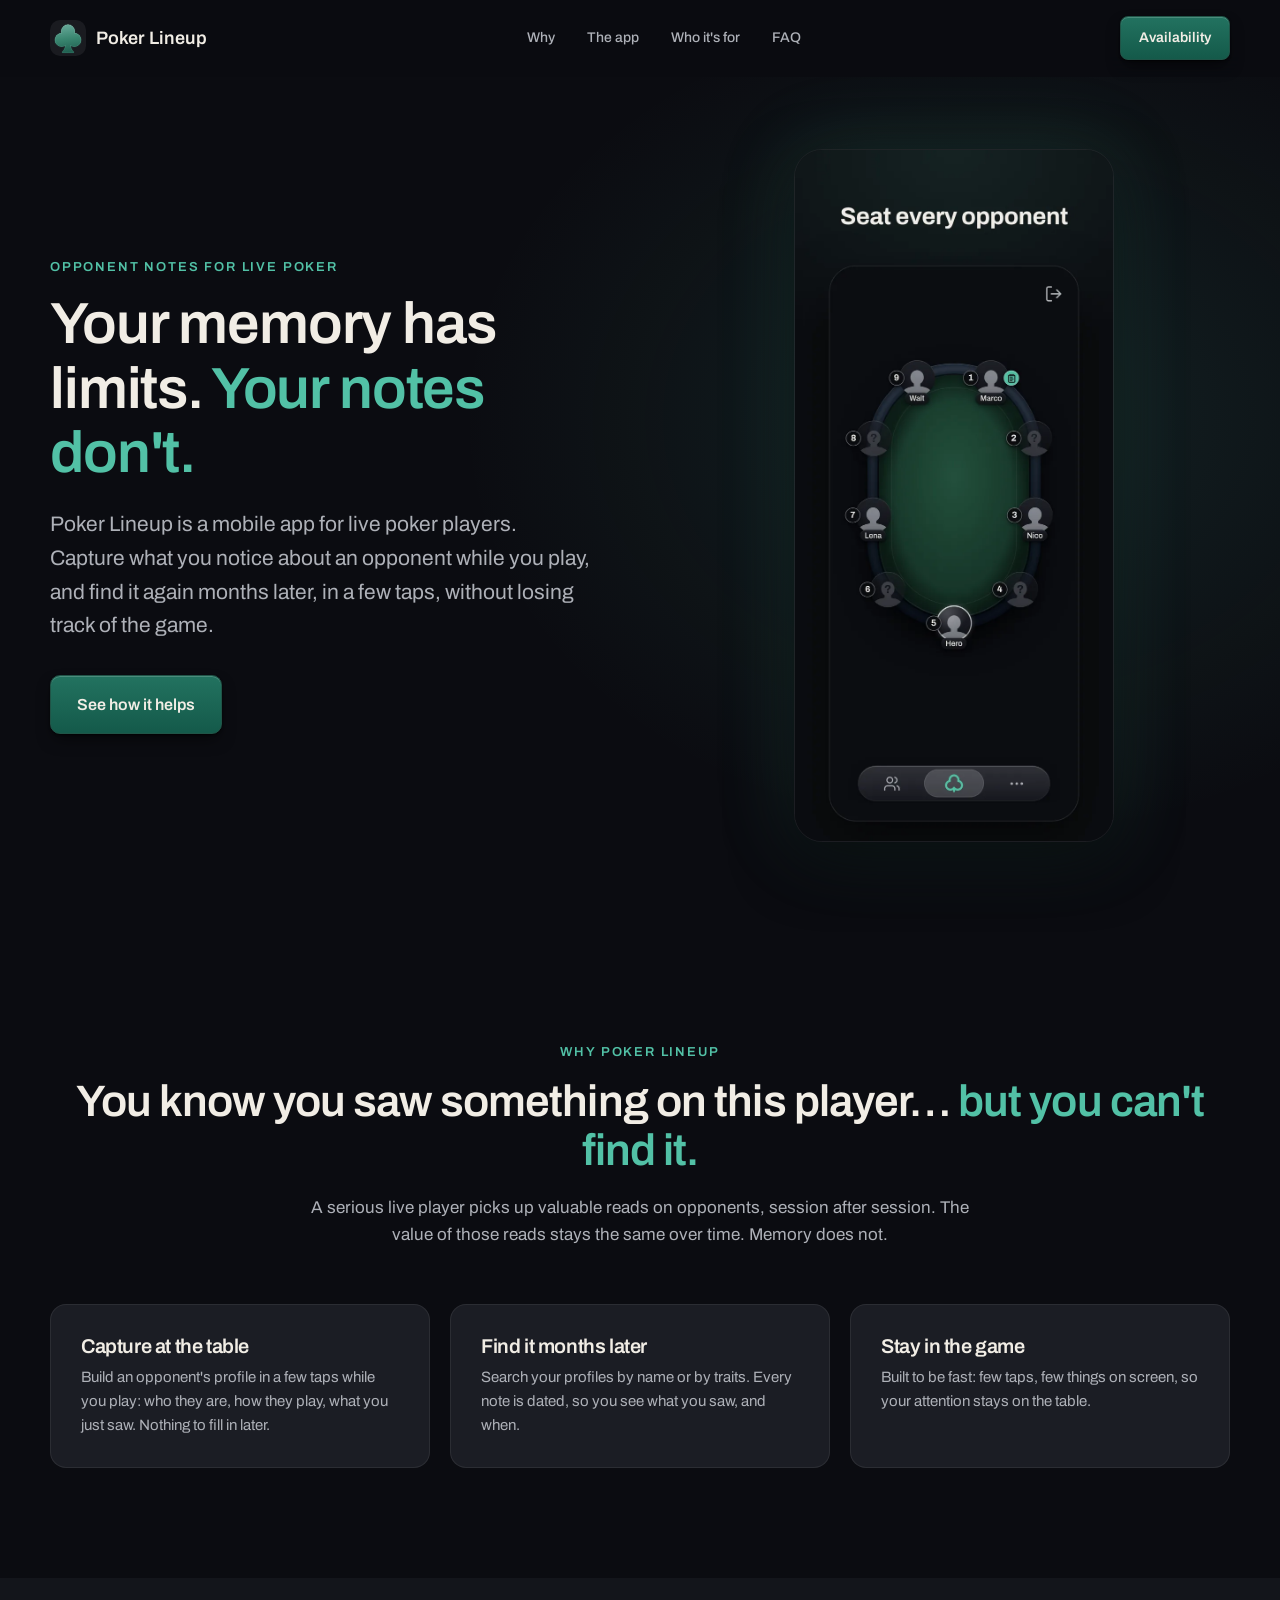
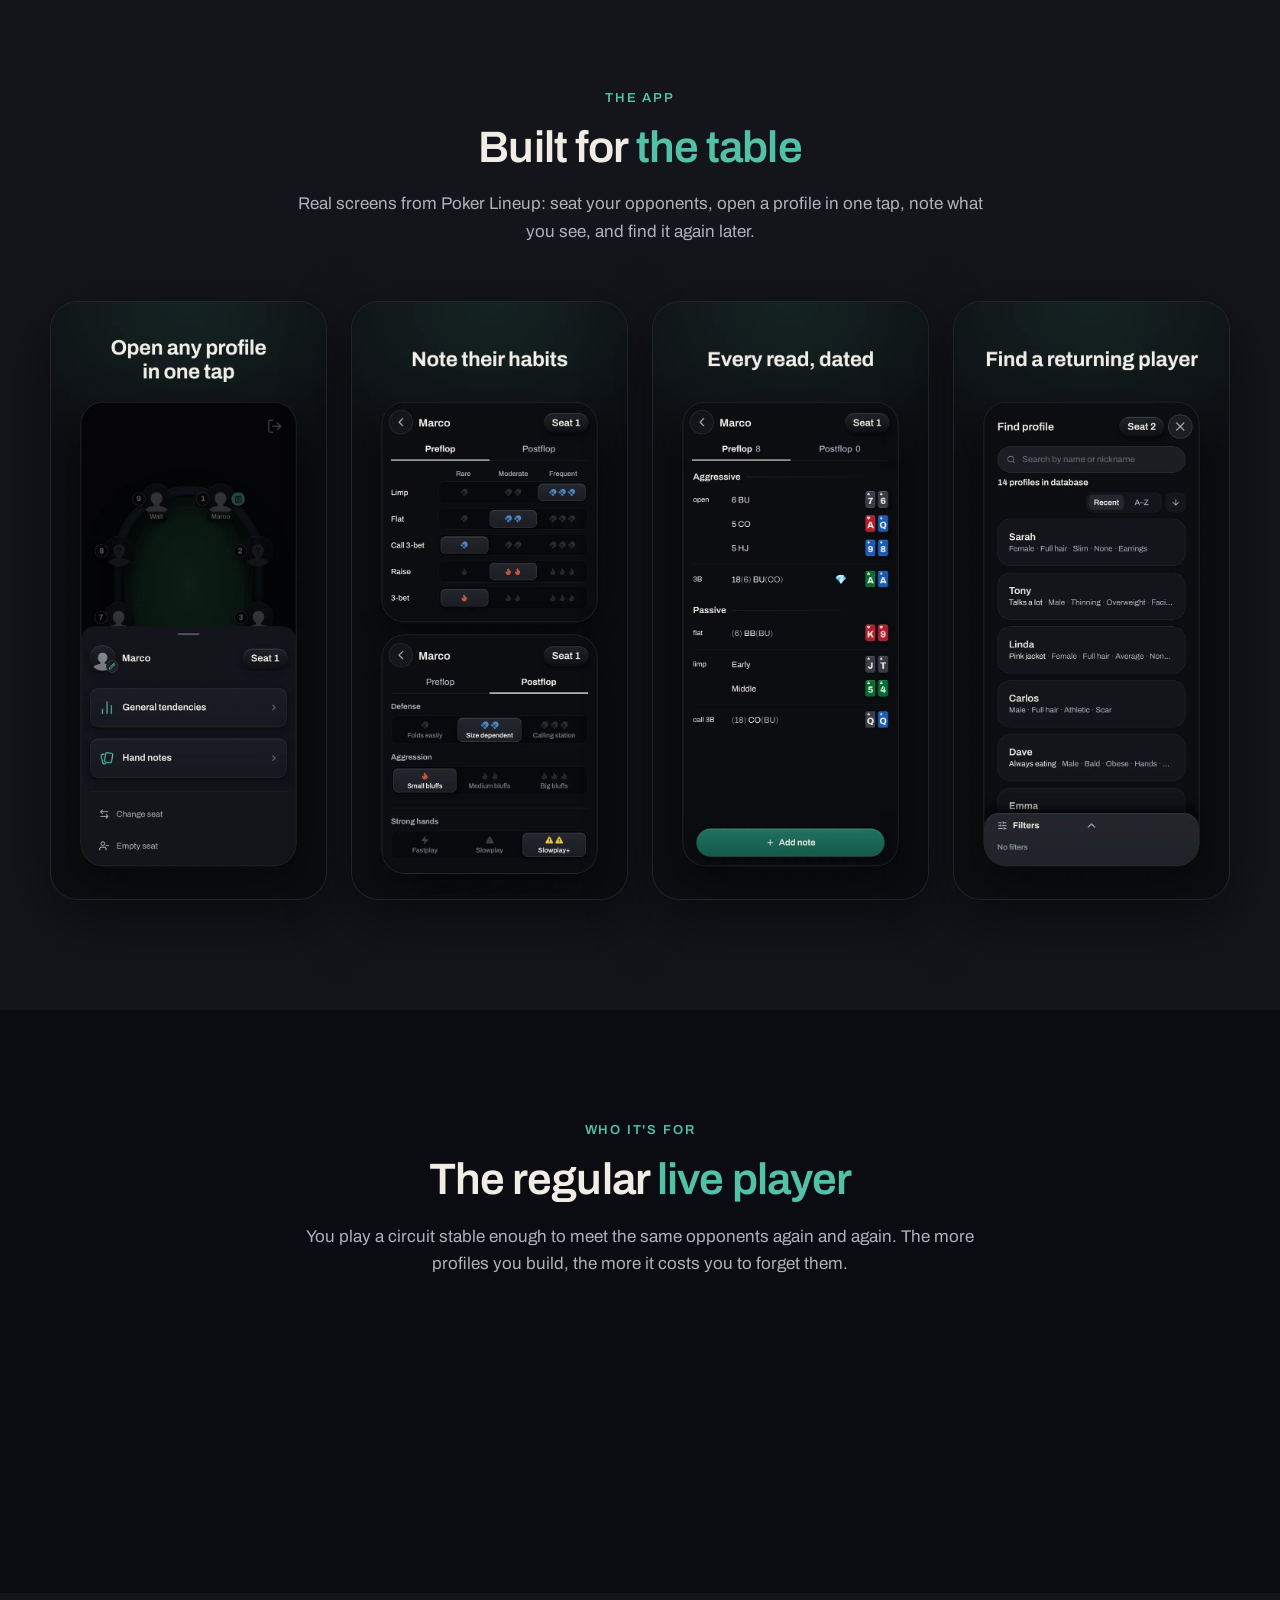
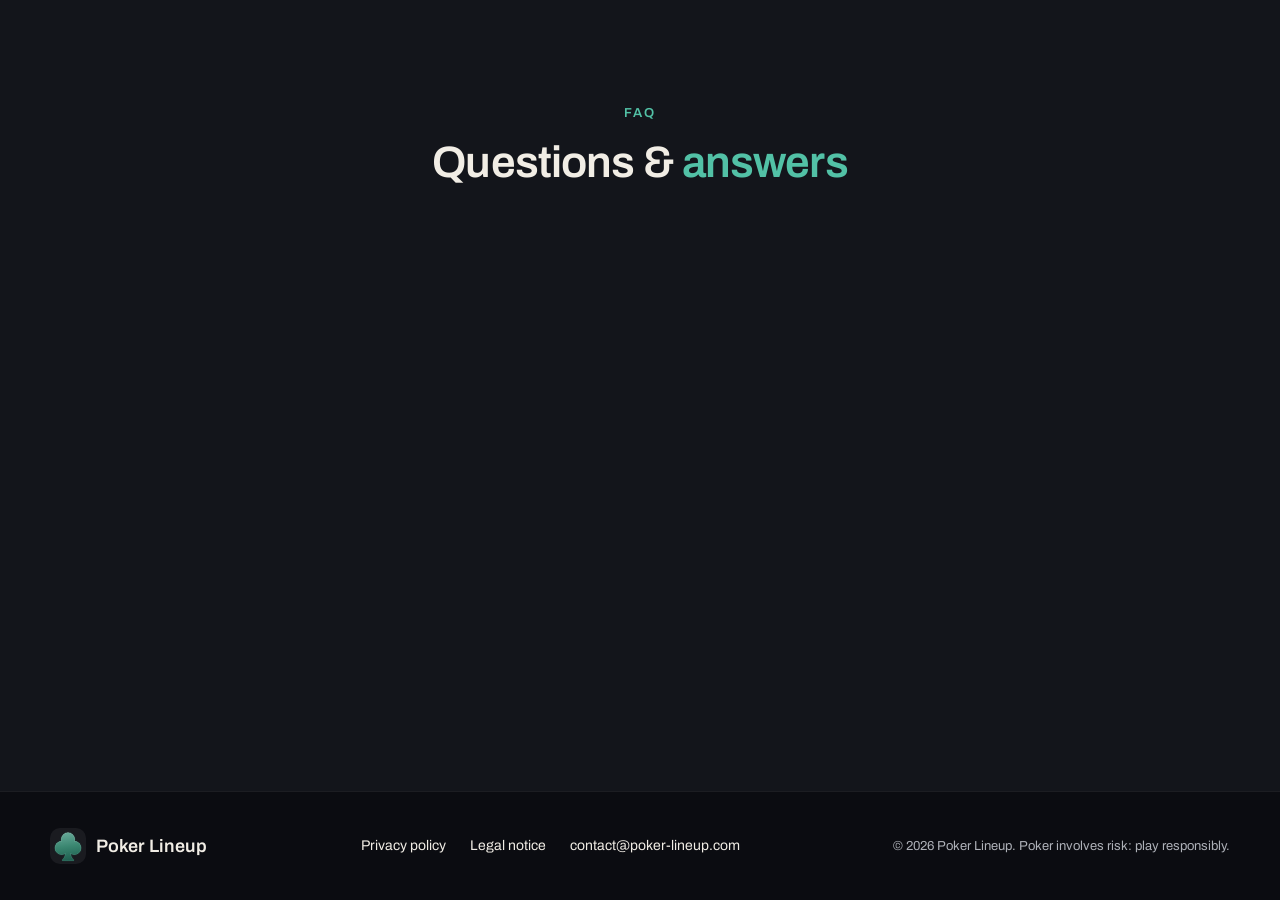
==== commit 6c3acadd: "Page d'accueil : retrait des liens Privacy policy en doublon (menu du haut et héros) Co-Authored-By:" ====
--- a/index.html
+++ b/index.html
@@ -21,7 +21,6 @@
       <a href="#app">The app</a>
       <a href="#who">Who it's for</a>
       <a href="#faq">FAQ</a>
-      <a href="https://privacy.poker-lineup.com">Privacy policy</a>
     </nav>
     <a href="#faq" class="btn btn--small">Availability</a>
   </div>
@@ -37,7 +36,6 @@
         <p class="lead">Poker Lineup is a mobile app for live poker players. Capture what you notice about an opponent while you play, and find it again months later, in a few taps, without losing track of the game.</p>
         <div class="hero__actions">
           <a href="#why" class="btn">See how it helps</a>
-          <a href="https://privacy.poker-lineup.com" class="btn btn--ghost">Privacy policy</a>
         </div>
       </div>
 
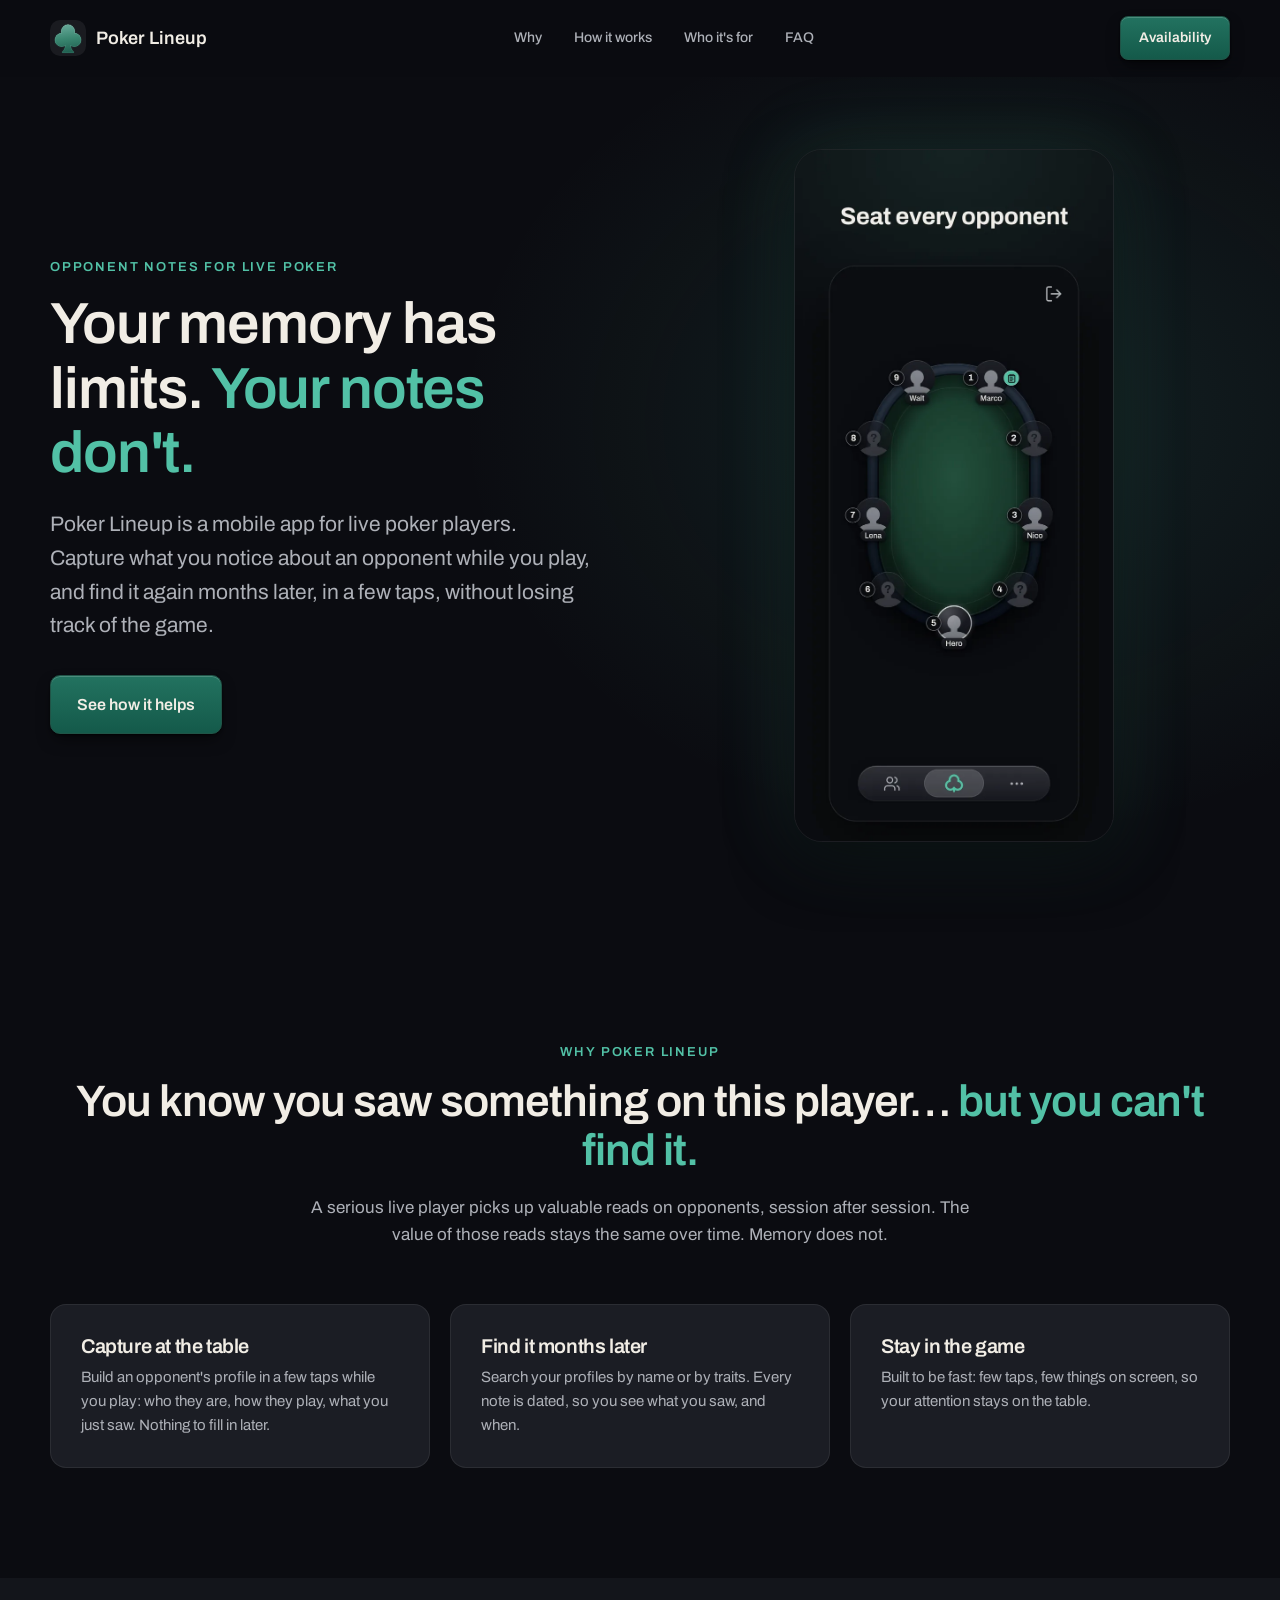
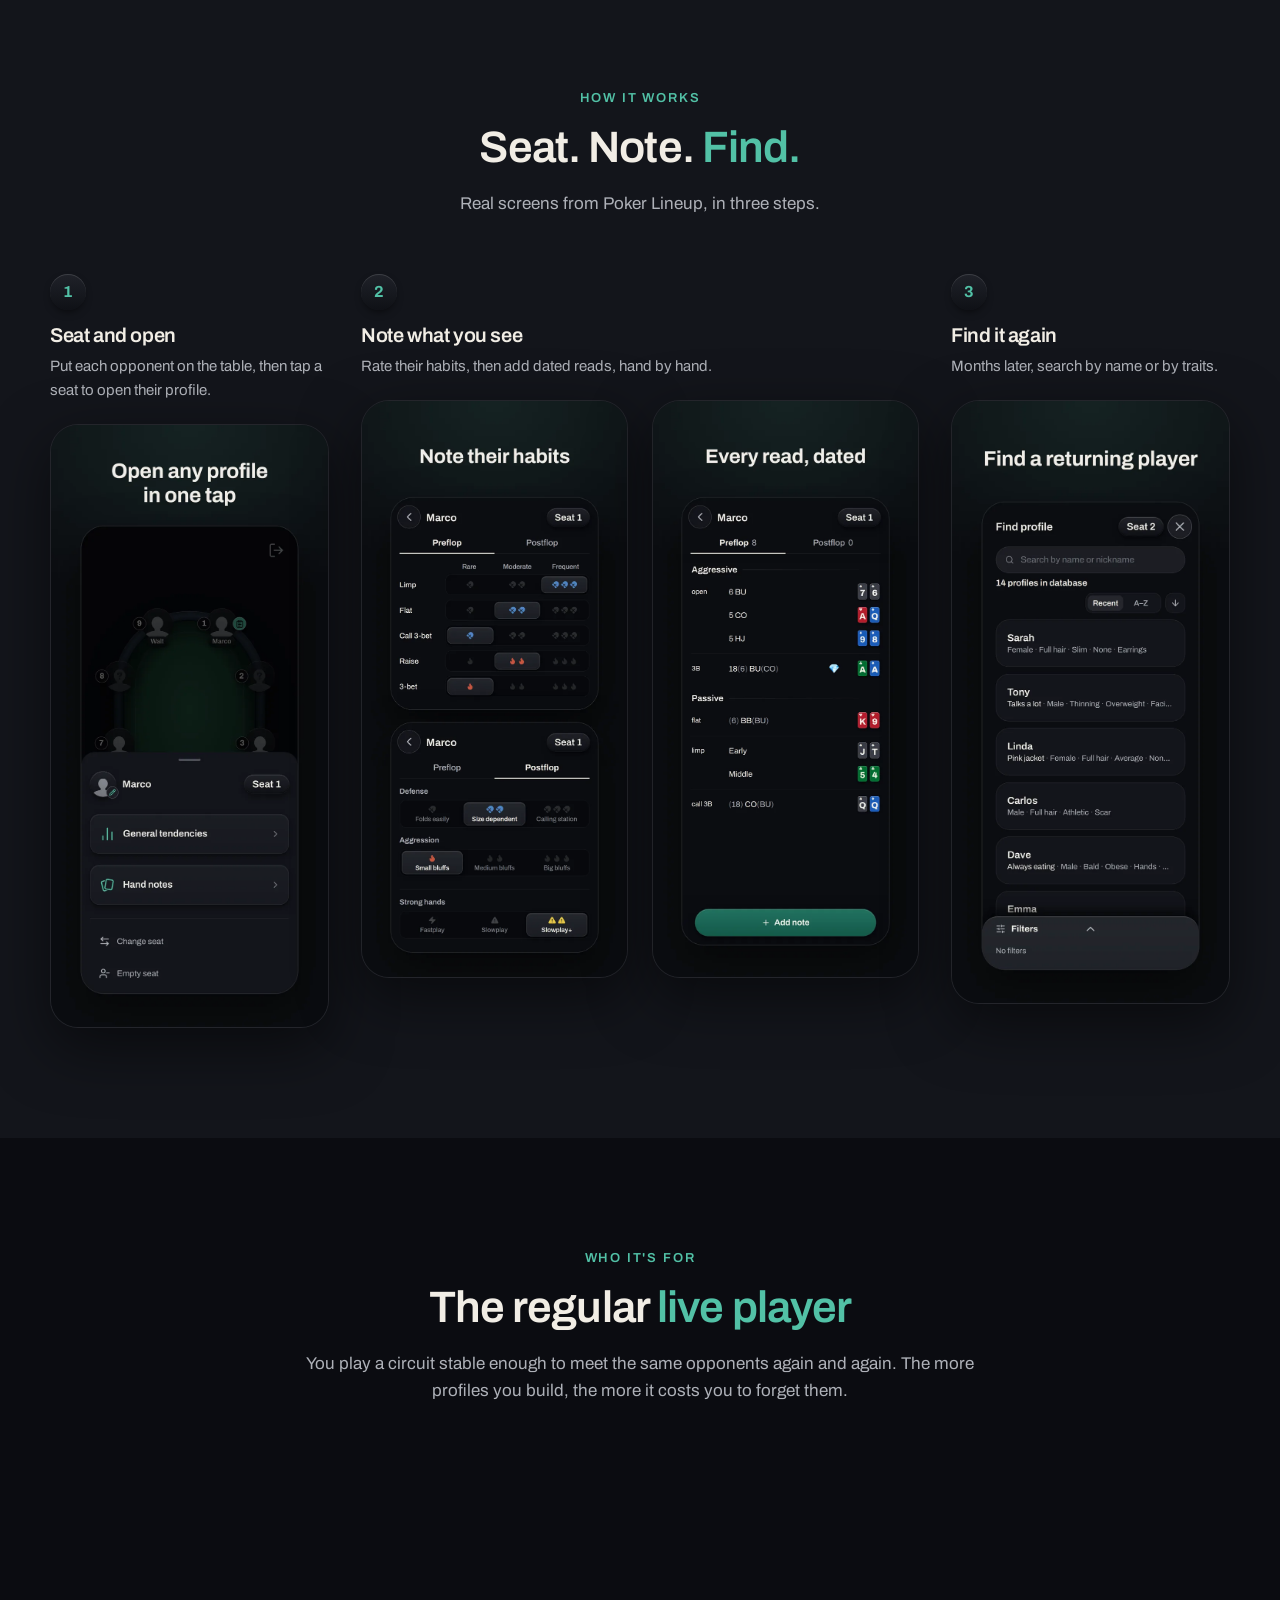
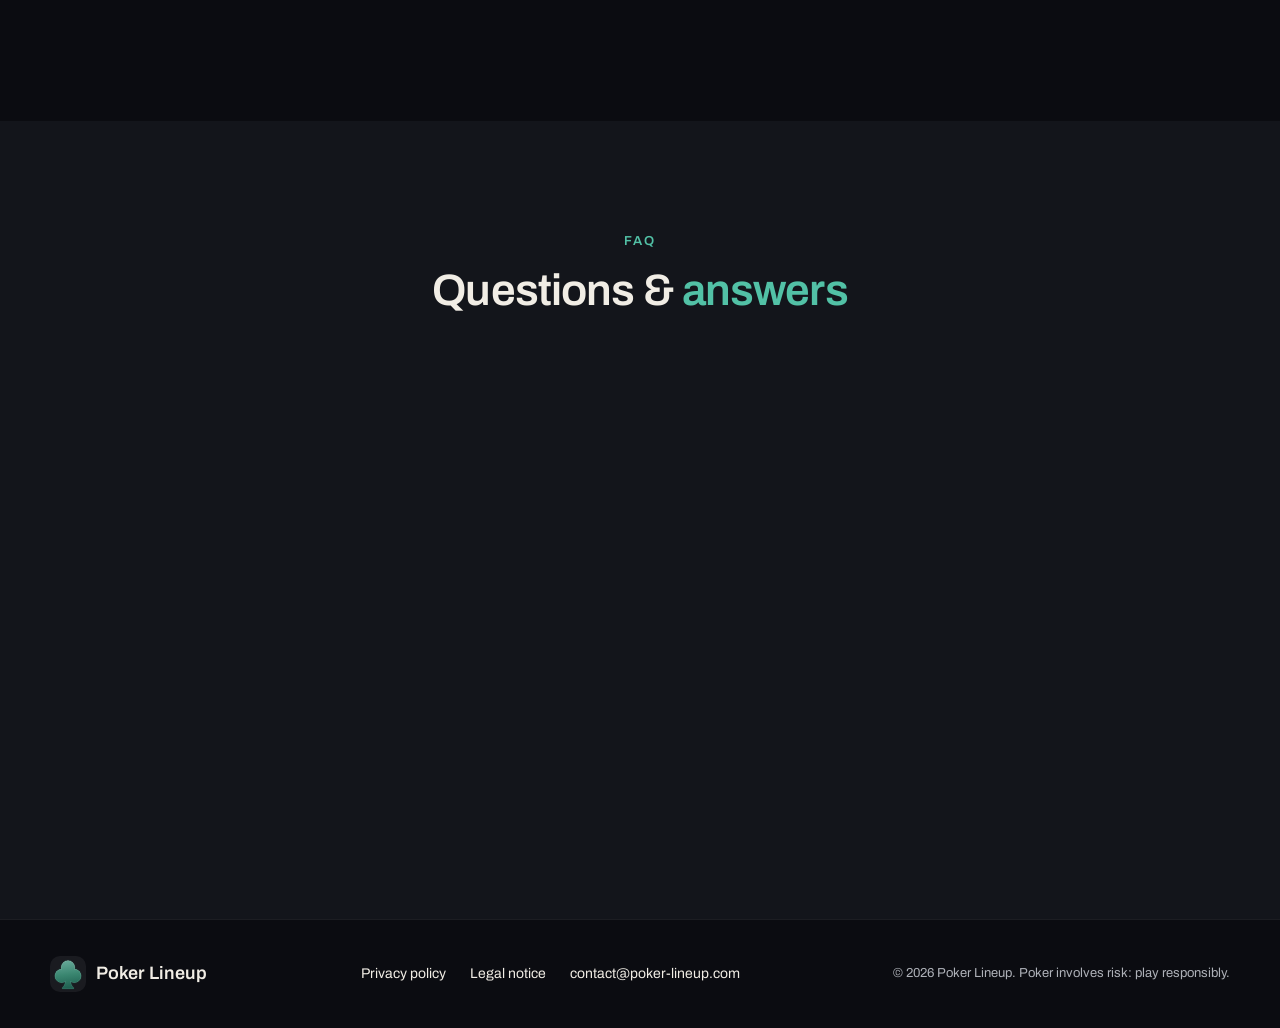
==== commit b0ab20b1: "Page d'accueil : section « How it works » en 3 étapes (Seat, Note, Find) Co-Authored-By: Claude Sonn" ====
--- a/index.html
+++ b/index.html
@@ -18,7 +18,7 @@
     </a>
     <nav class="nav__links" aria-label="Main navigation">
       <a href="#why">Why</a>
-      <a href="#app">The app</a>
+      <a href="#how">How it works</a>
       <a href="#who">Who it's for</a>
       <a href="#faq">FAQ</a>
     </nav>
@@ -68,16 +68,37 @@
     </div>
   </section>
 
-  <section id="app" class="section section--alt">
+  <section id="how" class="section section--alt">
     <div class="container">
-      <p class="eyebrow center">The app</p>
-      <h2 class="center">Built for <span class="accent">the table</span></h2>
-      <p class="sub center">Real screens from Poker Lineup: seat your opponents, open a profile in one tap, note what you see, and find it again later.</p>
-      <div class="gallery">
-        <img class="shot" src="screens/profile.webp" width="720" height="1565" loading="lazy" alt="Seat sheet for the player Marco in seat 1, with two rows: General tendencies and Hand notes. Caption: Open any profile in one tap.">
-        <img class="shot" src="screens/habits.webp" width="720" height="1565" loading="lazy" alt="General tendencies screens, Preflop and Postflop, with Rare, Moderate and Frequent ratings. Caption: Note their habits.">
-        <img class="shot" src="screens/reads.webp" width="720" height="1565" loading="lazy" alt="Preflop reads for Marco, grouped as Aggressive and Passive, each with the hole cards shown. Caption: Every read, dated.">
-        <img class="shot" src="screens/search.webp" width="720" height="1565" loading="lazy" alt="Find profile screen: search by name or nickname, with a list of saved profiles and their traits. Caption: Find a returning player.">
+      <p class="eyebrow center">How it works</p>
+      <h2 class="center">Seat. Note. <span class="accent">Find.</span></h2>
+      <p class="sub center">Real screens from Poker Lineup, in three steps.</p>
+      <div class="steps">
+        <article class="step">
+          <p class="step__num">1</p>
+          <h3>Seat and open</h3>
+          <p>Put each opponent on the table, then tap a seat to open their profile.</p>
+          <div class="step__shots">
+            <img class="shot" src="screens/profile.webp" width="720" height="1565" loading="lazy" alt="Seat sheet for the player Marco in seat 1, with two rows: General tendencies and Hand notes. Caption: Open any profile in one tap.">
+          </div>
+        </article>
+        <article class="step step--wide">
+          <p class="step__num">2</p>
+          <h3>Note what you see</h3>
+          <p>Rate their habits, then add dated reads, hand by hand.</p>
+          <div class="step__shots">
+            <img class="shot" src="screens/habits.webp" width="720" height="1565" loading="lazy" alt="General tendencies screens, Preflop and Postflop, with Rare, Moderate and Frequent ratings. Caption: Note their habits.">
+            <img class="shot" src="screens/reads.webp" width="720" height="1565" loading="lazy" alt="Preflop reads for Marco, grouped as Aggressive and Passive, each with the hole cards shown. Caption: Every read, dated.">
+          </div>
+        </article>
+        <article class="step">
+          <p class="step__num">3</p>
+          <h3>Find it again</h3>
+          <p>Months later, search by name or by traits.</p>
+          <div class="step__shots">
+            <img class="shot" src="screens/search.webp" width="720" height="1565" loading="lazy" alt="Find profile screen: search by name or nickname, with a list of saved profiles and their traits. Caption: Find a returning player.">
+          </div>
+        </article>
       </div>
     </div>
   </section>
--- a/style.css
+++ b/style.css
@@ -120,7 +120,16 @@
   box-shadow: var(--shadow);
 }
 .shot--hero { max-width: 320px; box-shadow: var(--shadow), 0 0 80px var(--accent-glow); }
-.gallery { display: grid; grid-template-columns: repeat(4, 1fr); gap: 24px; margin-top: 56px; }
+.steps { display: grid; grid-template-columns: 1fr 2fr 1fr; gap: 32px; margin-top: 56px; align-items: start; }
+.step__num {
+  width: 36px; height: 36px; border-radius: 50%; display: grid; place-items: center;
+  background: linear-gradient(to bottom, var(--seat-top), var(--seat-bottom));
+  box-shadow: inset 0 1px 0 rgba(255,255,255,.13), 0 4px 10px -4px rgba(0,0,0,.8);
+  color: var(--accent); font-weight: 700; margin-bottom: 14px;
+}
+.step p:not(.step__num) { color: var(--muted); font-size: 15px; margin-bottom: 22px; }
+.step__shots { display: grid; grid-template-columns: 1fr; gap: 24px; }
+.step--wide .step__shots { grid-template-columns: repeat(2, 1fr); }
 
 /* Sections */
 .section { padding: 110px 0; }
@@ -174,7 +183,9 @@
   .nav__links { display: none; }
   .hero__inner { grid-template-columns: 1fr; }
   .hero { padding: 48px 0 64px; }
-  .gallery { grid-template-columns: repeat(2, 1fr); gap: 16px; }
+  .steps { grid-template-columns: 1fr; gap: 48px; }
+  .step:not(.step--wide) .step__shots { max-width: 260px; }
+  .step__shots { gap: 16px; }
   .shot--hero { max-width: 260px; }
   .cards--3 { grid-template-columns: 1fr; }
   .section { padding: 72px 0; }
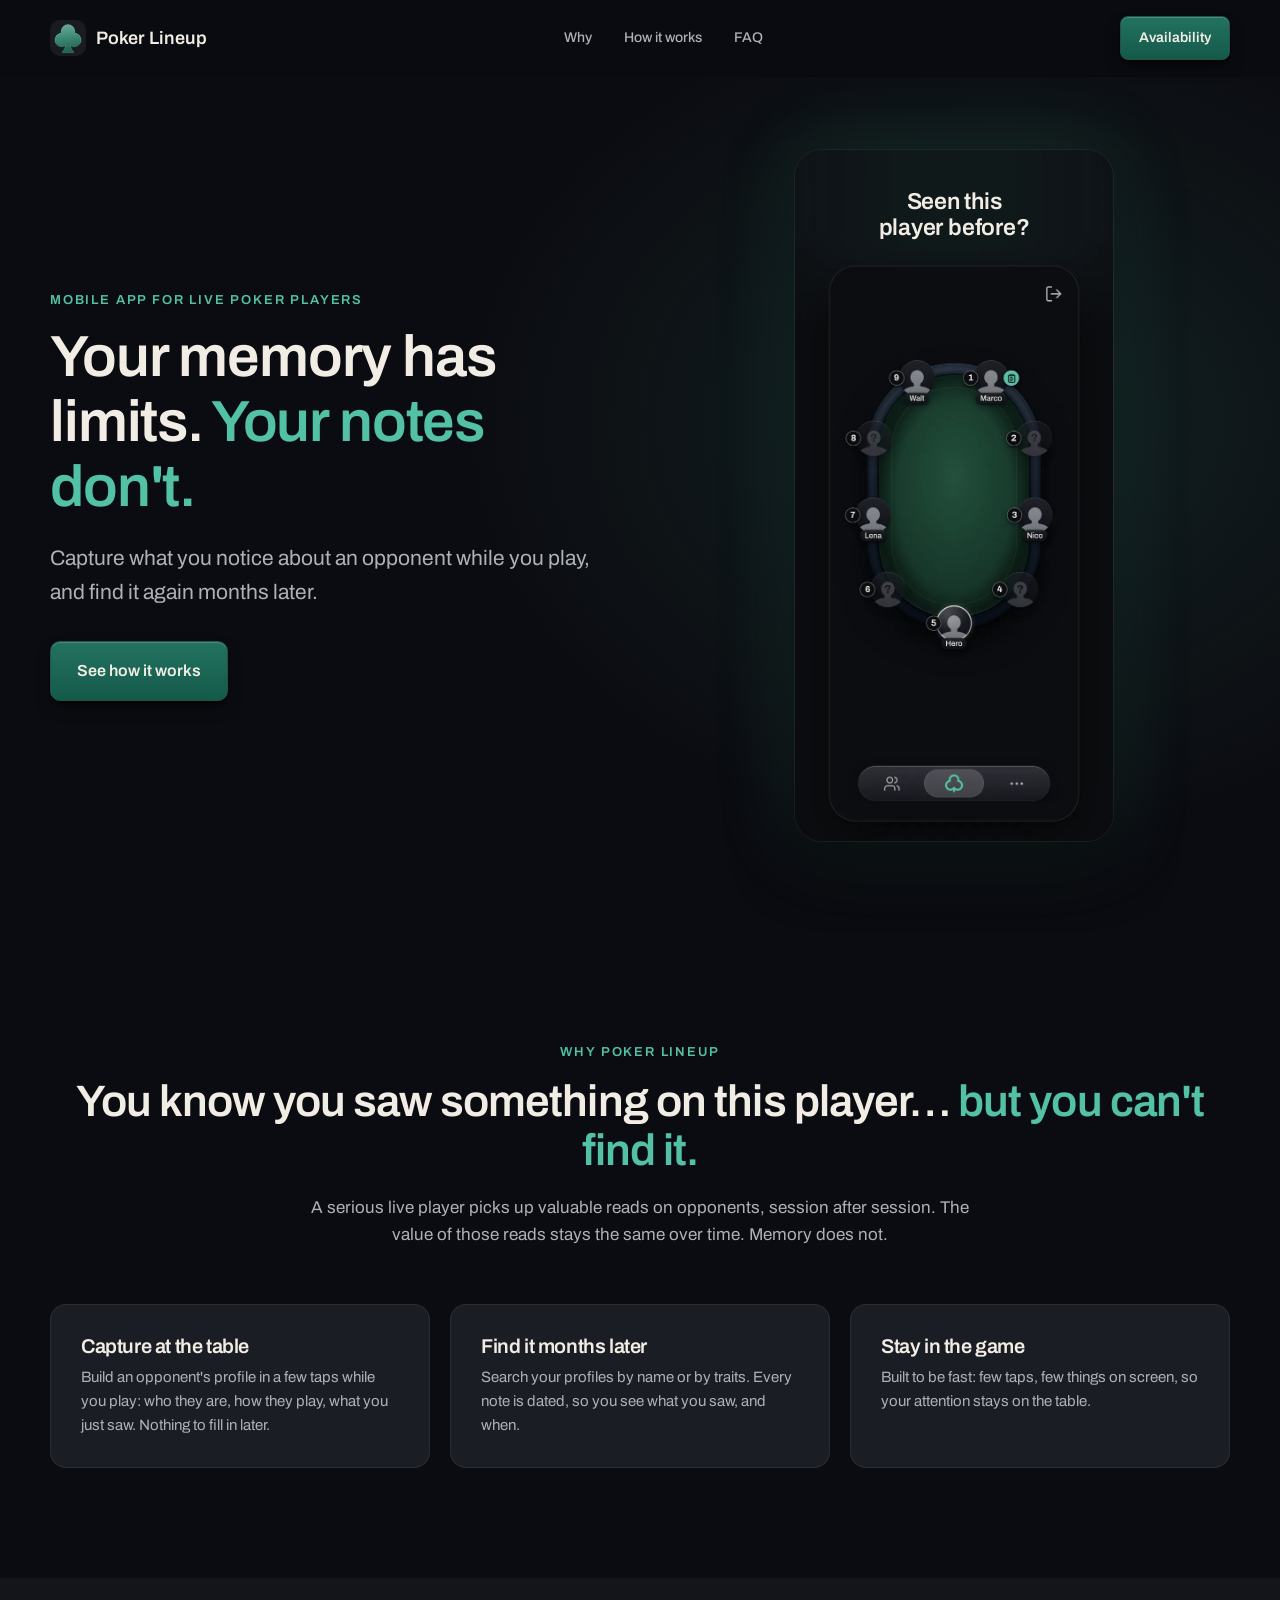
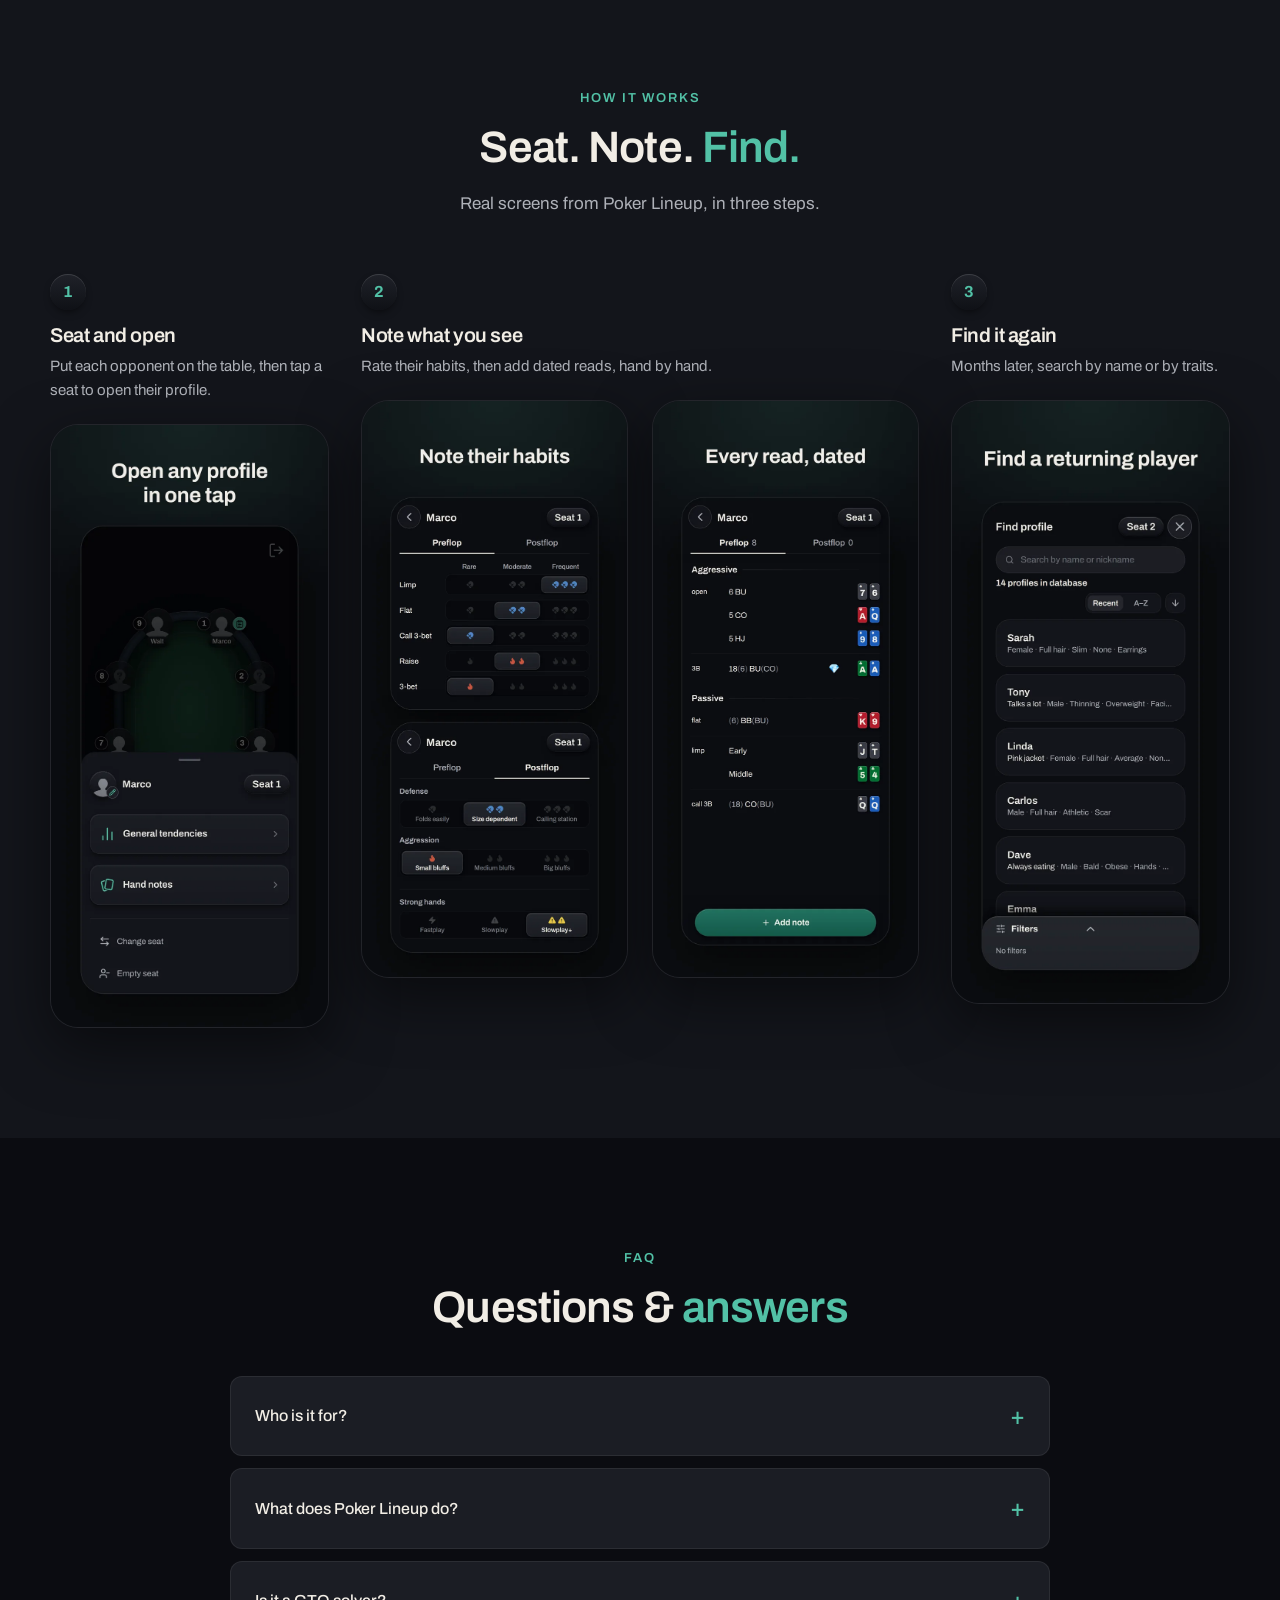
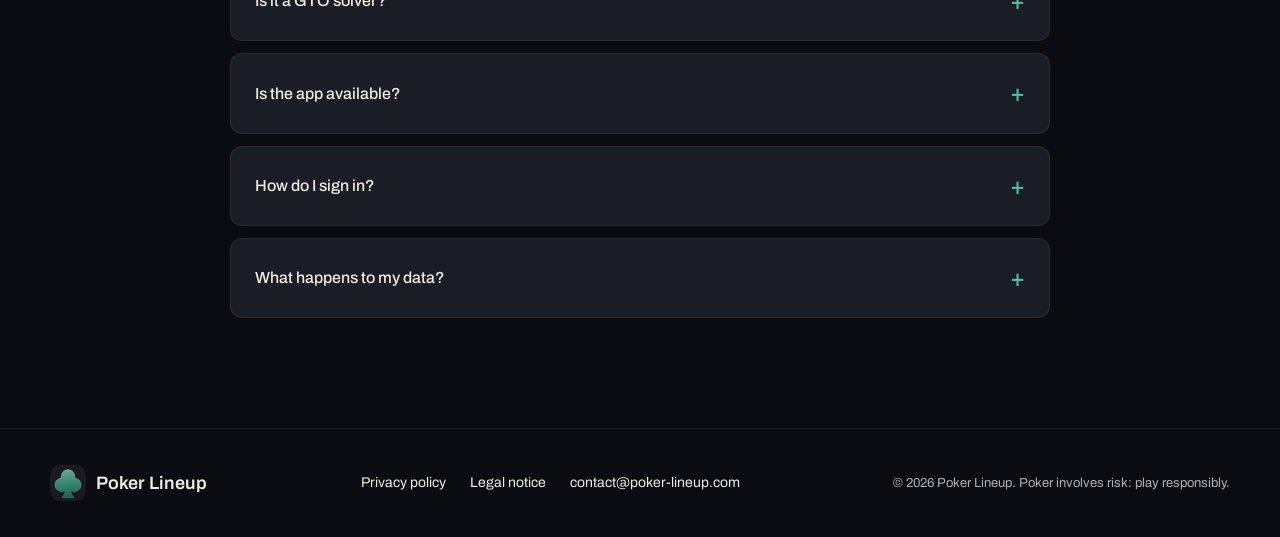
==== commit fe626be9: "Page d'accueil : FAQ « Who is it for? », héros allégé (étiquette, paragraphe, légende, bouton) Co-Au" ====
--- a/index.html
+++ b/index.html
@@ -19,7 +19,6 @@
     <nav class="nav__links" aria-label="Main navigation">
       <a href="#why">Why</a>
       <a href="#how">How it works</a>
-      <a href="#who">Who it's for</a>
       <a href="#faq">FAQ</a>
     </nav>
     <a href="#faq" class="btn btn--small">Availability</a>
@@ -31,16 +30,19 @@
   <section class="hero">
     <div class="container hero__inner">
       <div class="hero__text">
-        <p class="eyebrow">Opponent notes for live poker</p>
+        <p class="eyebrow">Mobile app for live poker players</p>
         <h1>Your memory has limits. <span class="accent">Your notes don't.</span></h1>
-        <p class="lead">Poker Lineup is a mobile app for live poker players. Capture what you notice about an opponent while you play, and find it again months later, in a few taps, without losing track of the game.</p>
+        <p class="lead">Capture what you notice about an opponent while you play, and find it again months later.</p>
         <div class="hero__actions">
-          <a href="#why" class="btn">See how it helps</a>
+          <a href="#how" class="btn">See how it works</a>
         </div>
       </div>
 
       <div class="hero__visual">
-        <img class="shot shot--hero" src="screens/table.webp" width="720" height="1565" alt="Poker Lineup app: a nine-seat poker table, with profiled opponents named and a notes badge on one seat. Caption: Seat every opponent.">
+        <figure class="hero-shot">
+          <img class="shot" src="screens/hero.webp" width="720" height="1565" alt="Poker Lineup app: a nine-seat poker table, with profiled opponents named and a notes badge on one seat.">
+          <figcaption>Seen this player before?</figcaption>
+        </figure>
       </div>
     </div>
   </section>
@@ -103,25 +105,15 @@
     </div>
   </section>
 
-  <section id="who" class="section">
-    <div class="container narrow">
-      <p class="eyebrow center">Who it's for</p>
-      <h2 class="center">The regular <span class="accent">live player</span></h2>
-      <p class="sub center">You play a circuit stable enough to meet the same opponents again and again. The more profiles you build, the more it costs you to forget them.</p>
-      <div class="persona">
-        <div class="persona__item"><span>♠</span> You play the same rooms</div>
-        <div class="persona__item"><span>♥</span> You meet the same opponents</div>
-        <div class="persona__item"><span>♦</span> You want a lasting edge</div>
-        <div class="persona__item"><span>♣</span> You want fast, simple notes</div>
-      </div>
-    </div>
-  </section>
-
-  <section id="faq" class="section section--alt">
+  <section id="faq" class="section">
     <div class="container narrow">
       <p class="eyebrow center">FAQ</p>
       <h2 class="center">Questions &amp; <span class="accent">answers</span></h2>
       <div class="faq">
+        <details>
+          <summary>Who is it for?</summary>
+          <p>The regular live player. You play a circuit stable enough to meet the same opponents again and again, and the more profiles you build, the more it costs you to forget them.</p>
+        </details>
         <details>
           <summary>What does Poker Lineup do?</summary>
           <p>It lets you create opponent profiles, record dated reads on how they play, and find them again later, on your phone and even without a connection.</p>
--- a/style.css
+++ b/style.css
@@ -119,7 +119,13 @@
   border: 1px solid var(--border);
   box-shadow: var(--shadow);
 }
-.shot--hero { max-width: 320px; box-shadow: var(--shadow), 0 0 80px var(--accent-glow); }
+.hero-shot { position: relative; width: 100%; max-width: 320px; container-type: inline-size; }
+.hero-shot .shot { box-shadow: var(--shadow), 0 0 80px var(--accent-glow); }
+.hero-shot figcaption {
+  position: absolute; top: 9.5%; left: 0; right: 0; transform: translateY(-50%);
+  padding-inline: 12%; text-align: center; text-wrap: balance;
+  font-size: 7.2cqw; font-weight: 600; line-height: 1.15; letter-spacing: -0.01em; color: var(--text);
+}
 .steps { display: grid; grid-template-columns: 1fr 2fr 1fr; gap: 32px; margin-top: 56px; align-items: start; }
 .step__num {
   width: 36px; height: 36px; border-radius: 50%; display: grid; place-items: center;
@@ -144,15 +150,6 @@
 }
 .card:hover { border-color: color-mix(in oklch, var(--accent) 50%, transparent); transform: translateY(-4px); }
 .card p { color: var(--muted); font-size: 15px; }
-
-/* Persona */
-.persona { display: grid; grid-template-columns: repeat(2, 1fr); gap: 16px; margin-top: 44px; }
-.persona__item {
-  display: flex; align-items: center; gap: 14px;
-  background: var(--surface); border: 1px solid var(--border);
-  border-radius: 12px; padding: 18px 22px; color: var(--muted);
-}
-.persona__item span { color: var(--accent); font-size: 22px; }
 
 /* FAQ */
 .faq { margin-top: 44px; display: grid; gap: 12px; }
@@ -186,10 +183,9 @@
   .steps { grid-template-columns: 1fr; gap: 48px; }
   .step:not(.step--wide) .step__shots { max-width: 260px; }
   .step__shots { gap: 16px; }
-  .shot--hero { max-width: 260px; }
+  .hero-shot { max-width: 260px; }
   .cards--3 { grid-template-columns: 1fr; }
   .section { padding: 72px 0; }
-  .persona { grid-template-columns: 1fr; }
 }
 
 @media (prefers-reduced-motion: reduce) {
